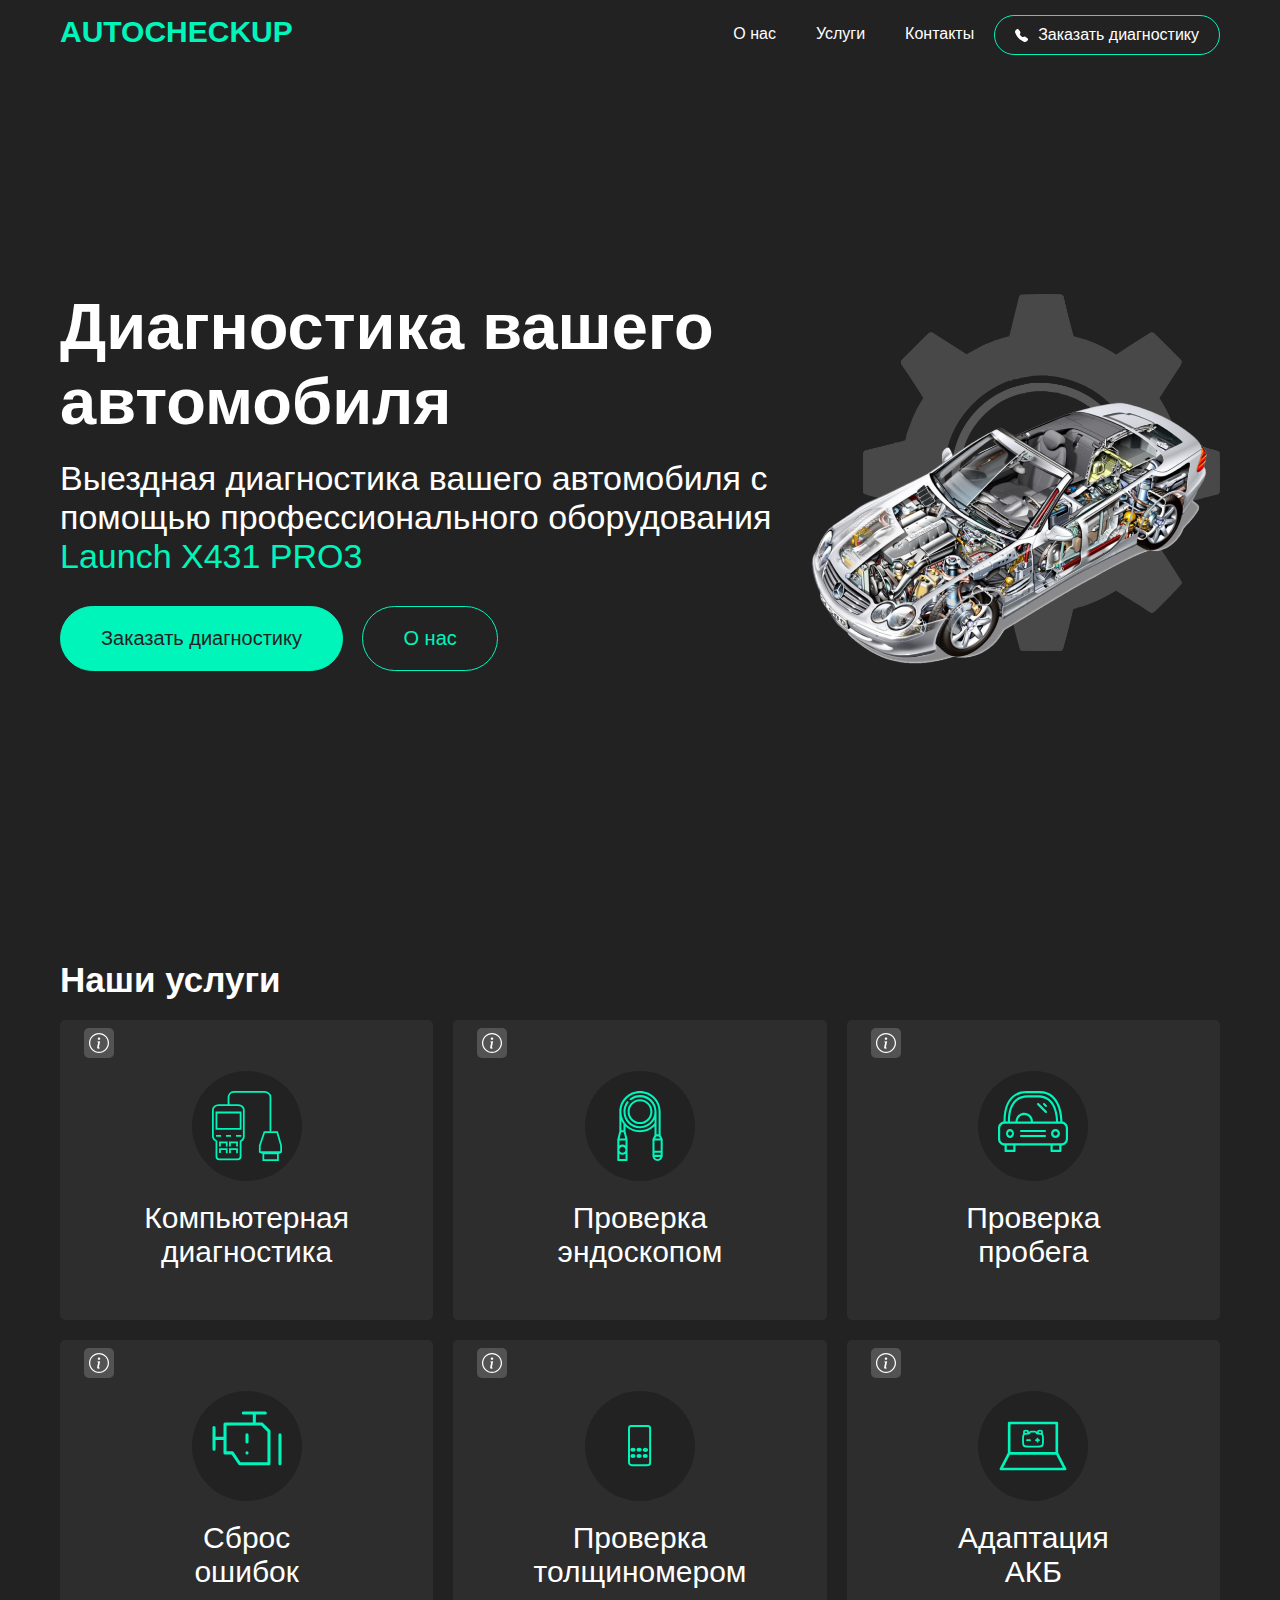
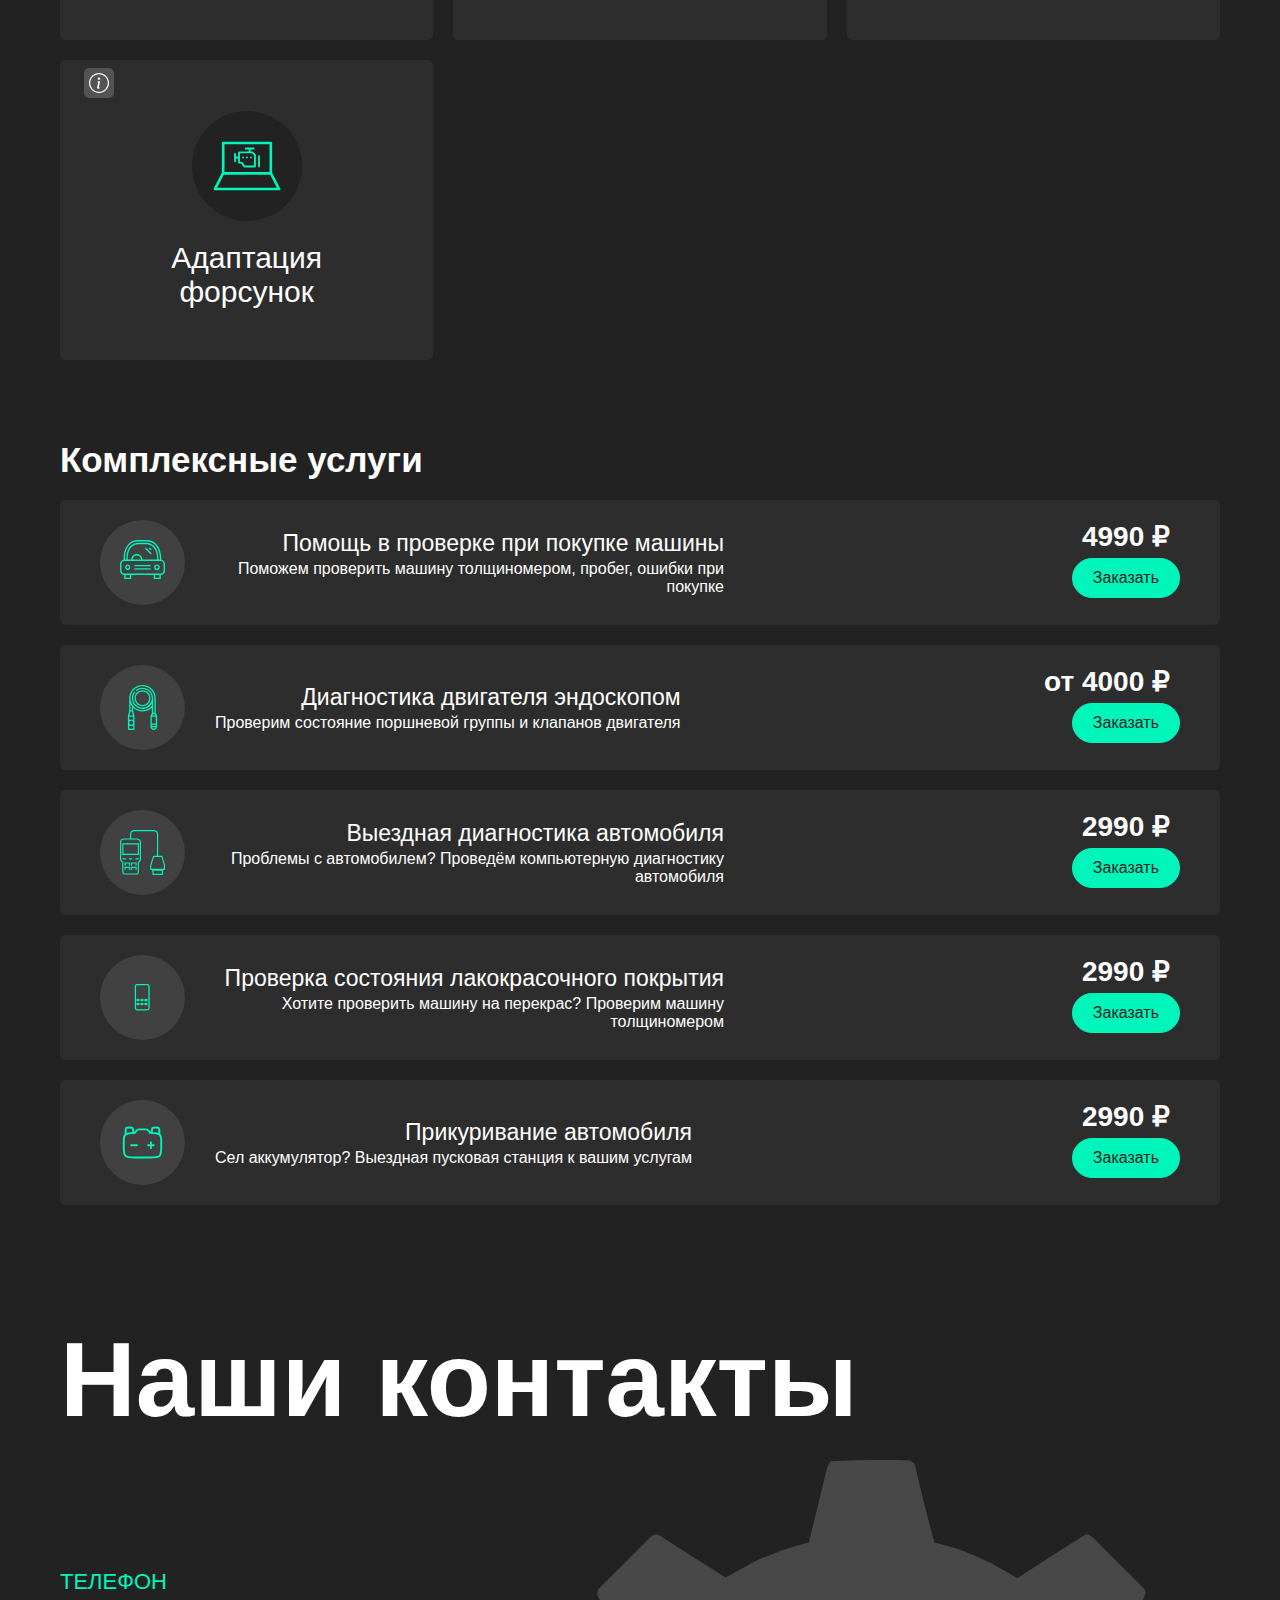
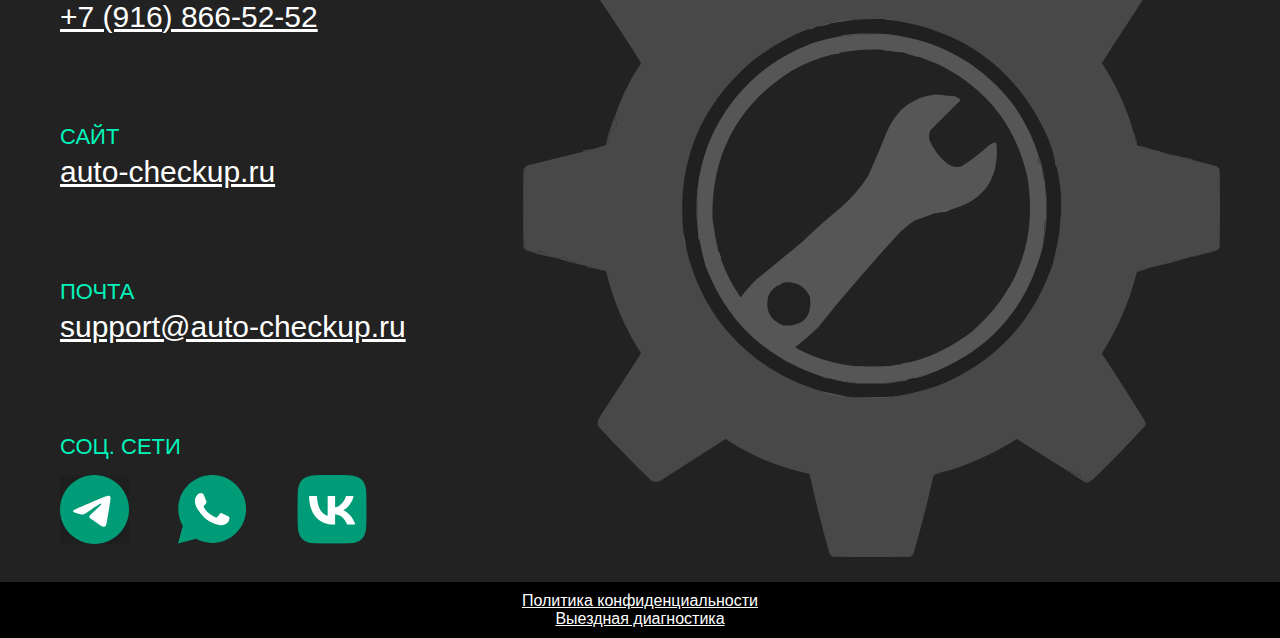
==== index.html @ 3cf501ab "Fixed scss code, some text issues" ====
<!DOCTYPE html>
<html lang="ru">
    <head>
        <title>AUTOCHECKUP - Качественная диагностика машин</title>
        <link rel="stylesheet" href="assets/scss/main.css?v=2.4"/>
        <meta name="viewport" content="width=device-width, initial-scale=1.0">
        <meta name="description" content="Сервис профессиональной диагностики автомобиля."/>
        <meta name="keywords" content="авточекап, автоэлектрики, авто, диагностика, автомобиль, аппарат, autocheckup, автодиагностика, диагностика автомобиля, цена, отзывы, москва и мо, купить, цена, заказать, стоимость, дешево, недорого"/>
        <link rel="apple-touch-icon" sizes="180x180" href="/apple-touch-icon.png">
        <link rel="icon" type="image/png" sizes="32x32" href="/favicon-32x32.png">
        <link rel="icon" type="image/png" sizes="16x16" href="/favicon-16x16.png">
        <link rel="manifest" href="/site.webmanifest">
        <meta name="yandex-verification" content="bced56fa92aff43c" />
        <!-- Schema.org Meta Tags -->
        <script type="application/ld+json">
            {
                "@context": "http://schema.org",
                "@type": "Organization",
                "name": "AUTOCHECKUP",
                "url": "https://auto-checkup.ru",
                "logo": "https://auto-checkup.ru/assets/images/logo.png",
                "description": "Сервис профессиональной диагностики автомобиля.",
                "contactPoint": [
                    {
                    "@type": "ContactPoint",
                    "telephone": "+79168665252",
                    "contactType": "Customer service"
                    }
                ],
                "sameAs": [
                    "https://t.me/AUTOCHECKUPmsk",
                    "https://vk.com/autochekuppro",
                    "https://api.whatsapp.com/send/?phone=%2B79168665252"
                ]
            }
        </script>
        <!-- Open Graph Meta Tags -->
        <meta property="og:title" content="AUTOCHECKUP - Качественная диагностика машин"/>
        <meta property="og:description" content="Сервис профессиональной диагностики автомобиля."/>
        <meta property="og:url" content="https://auto-checkup.ru"/>
        <meta property="og:type" content="website"/>
        <meta property="og:image" content="https://auto-checkup.ru/assets/images/logo.png"/>
        <meta name="mailru-domain" content="RigxvG8P0RyRHJGR" />
    </head>
    <body>
        <h1 class="hidden">AUTOCHECKUP - Качественная диагностика машин</h1>
        <p class="hidden">Сервис профессиональной диагностики автомобиля.</p>
        <container name="hero-section" class="hero-section" id="home">
            <header class="menu">
                <logo class="logo">AUTOCHECKUP</logo>
                <toggle class="menu-toggle">
                    <svg xmlns="http://www.w3.org/2000/svg" viewBox="0 0 24 24" width="24" height="24"><path class="heroicon-ui" d="M4 5h16a1 1 0 0 1 0 2H4a1 1 0 1 1 0-2zm0 6h16a1 1 0 0 1 0 2H4a1 1 0 0 1 0-2zm0 6h16a1 1 0 0 1 0 2H4a1 1 0 0 1 0-2z"/></svg>                        
                </toggle>
                <div class="menu">
                    <a class="menu-item" href="#about">О нас</a>
                    <a class="menu-item" href="#service">Услуги</a>
                    <a class="menu-item" href="#contacts">Контакты</a>
                    <a class="btn btn-inline btn-small" href="tel:+79168665252">
                        <svg xmlns="http://www.w3.org/2000/svg" width="17" height="17" viewBox="0 0 17 17" fill="none">
                            <g clip-path="url(#clip0_3_459)">
                                <path fill-rule="evenodd" clip-rule="evenodd" d="M2.00282 0.543002C2.18873 0.357371 2.41197 0.21337 2.65775 0.120541C2.90352 0.0277125 3.16621 -0.0118241 3.42842 0.00455133C3.69063 0.0209268 3.94637 0.0928405 4.17868 0.215527C4.41099 0.338213 4.61458 0.50887 4.77595 0.71619L6.68314 3.16631C7.0327 3.61575 7.15595 4.20119 7.01782 4.75369L6.43664 7.08056C6.4068 7.20109 6.40853 7.32728 6.44165 7.44695C6.47478 7.56662 6.53819 7.67573 6.62576 7.76375L9.23632 10.3743C9.32446 10.4621 9.43375 10.5256 9.55362 10.5587C9.67349 10.5918 9.79989 10.5935 9.92057 10.5634L12.2464 9.98225C12.5191 9.91448 12.8036 9.90938 13.0785 9.96735C13.3534 10.0253 13.6117 10.1448 13.8338 10.3169L16.2839 12.2231C17.1647 12.9084 17.2455 14.2099 16.4571 14.9973L15.3584 16.0959C14.5722 16.8821 13.3971 17.2274 12.3016 16.8418C9.49735 15.8564 6.95146 14.2511 4.85351 12.1455C2.74803 10.0479 1.14279 7.50235 0.157262 4.69844C-0.227363 3.60406 0.11795 2.42788 0.9042 1.64163L2.00282 0.543002Z" fill="white"/>
                            </g>
                            <defs>
                                <clipPath id="clip0_3_459">
                                    <rect width="17" height="17" fill="white"/>
                                </clipPath>
                            </defs>
                        </svg>
                        Заказать диагностику</a>
                </div>
            </header>
            <section>
                <div class="hero-text-box">
                    <div class="hero-text primary">Диагностика вашего автомобиля</div>
                    <div class="hero-text secondary">Выездная диагностика вашего автомобиля с помощью профессионального оборудования <a class="primary" href="#">Launch X431 PRO3</a></div>
                    <div class="btn-container">
                        <a class="btn btn-primary btn-large" href="https://api.whatsapp.com/send/?phone=%2B79168665252&text=Хотел бы заказать диагностику">Заказать диагностику</a>
                        <a class="btn btn-inline btn-large" href="#about">О нас</a>
                    </div>
                </div>
                <div class="hero-text-image">
                    <img src="assets/images/image-bg.png" alt="Диагностика автомобиля"/>
                </div>
            </section>
        </container>
        <container name="about-section" class="about-section s-section" id="about">
            <section>
                <div class="section-title">Наши услуги</div>
                <div class="section-services">
                    <div class="section-services-item">
                        <div class="section-services-item-top">
                            <div class="section-services-item-top-logo">
                                <img src="assets/images/computer-check-icon.svg" alt="Computer check"/>
                            </div>
                            <div class="section-services-item-top-title">
                                Компьютерная диагностика
                            </div>
                            <div class="section-services-item-info">
                                <img src="assets/images/info-icon.svg" alt="Info about service">
                            </div>
                        </div>
                        <div class="section-services-item-bottom">
                            Проводим компьютерную диагностику профессиональным оборудованием.
                        </div>
                    </div>

                    <div class="section-services-item">
                        <div class="section-services-item-top">
                            <div class="section-services-item-top-logo">
                                <svg width="70" height="70" viewBox="0 0 70 70" fill="none" xmlns="http://www.w3.org/2000/svg">
                                    <path d="M35 33.0859C41.8605 33.0859 47.4414 27.505 47.4414 20.6445C47.4414 13.784 41.8605 8.20312 35 8.20312C28.1395 8.20312 22.5586 13.784 22.5586 20.6445C22.5586 27.505 28.1395 33.0859 35 33.0859ZM35 10.2539C40.7294 10.2539 45.3906 14.9152 45.3906 20.6445C45.3906 26.3739 40.7294 31.0352 35 31.0352C29.2706 31.0352 24.6094 26.3739 24.6094 20.6445C24.6094 14.9152 29.2706 10.2539 35 10.2539Z" fill="#00F5BB"/>
                                    <path d="M57.6889 48.3536C57.6878 48.344 57.6857 48.3349 57.6846 48.3258C57.6804 48.2975 57.6761 48.2692 57.6697 48.2414C57.6675 48.2313 57.6643 48.2211 57.6617 48.211C57.6547 48.1843 57.6472 48.1581 57.6387 48.1325C57.635 48.1218 57.6312 48.1116 57.6275 48.1015C57.6173 48.0759 57.6067 48.0508 57.5949 48.0262C57.5917 48.0203 57.5901 48.0139 57.5869 48.008L55.6445 44.1233V20.6445C55.6445 9.26109 46.3834 0 35 0C23.6166 0 14.3555 9.26109 14.3555 20.6445V40.1376L12.3351 48.2179C12.3341 48.2227 12.3341 48.2275 12.3325 48.2323C12.326 48.2612 12.3207 48.29 12.3164 48.3194C12.3148 48.3295 12.3132 48.3392 12.3122 48.3493C12.3074 48.3883 12.3047 48.4273 12.3047 48.4668V68.9746C12.3047 69.5412 12.764 70 13.3301 70H21.5332C22.0993 70 22.5586 69.5412 22.5586 68.9746V48.4668C22.5586 48.4273 22.5559 48.3883 22.5511 48.3493C22.55 48.3397 22.5484 48.3295 22.5468 48.3194C22.5426 48.29 22.5372 48.2607 22.5308 48.2323C22.5292 48.2275 22.5292 48.2227 22.5282 48.2179L20.5078 40.1376V35.3322C24.2377 39.0129 29.3577 41.2891 35 41.2891C40.5003 41.2891 45.6496 39.1539 49.4922 35.3525V44.1233L47.5498 48.008C47.5466 48.0139 47.545 48.0203 47.5418 48.0262C47.5301 48.0508 47.5194 48.0759 47.5092 48.1015C47.5055 48.1116 47.5018 48.1218 47.498 48.1325C47.4895 48.1581 47.482 48.1843 47.4751 48.211C47.4724 48.2211 47.4692 48.2313 47.467 48.2414C47.4606 48.2692 47.4558 48.2975 47.4521 48.3258C47.451 48.3349 47.4489 48.344 47.4478 48.3536C47.4441 48.3904 47.4414 48.4283 47.4414 48.4668V64.873C47.4414 67.7003 49.7411 70 52.5684 70C55.3957 70 57.6953 67.7003 57.6953 64.873V48.4668C57.6953 48.4283 57.6926 48.391 57.6889 48.3536ZM49.4922 63.8477V61.7969H55.6445V63.8477H49.4922ZM51.1515 45.3906H53.9852L55.0106 47.4414H50.1261L51.1515 45.3906ZM55.6445 49.4922V59.7461H49.4922V49.4922H55.6445ZM17.4316 53.5938C16.2781 53.5938 15.2132 53.9767 14.3555 54.6218V49.4922H20.5078V54.6218C19.6501 53.9767 18.5852 53.5938 17.4316 53.5938ZM20.5078 58.7207C20.5078 60.4169 19.1278 61.7969 17.4316 61.7969C15.7355 61.7969 14.3555 60.4169 14.3555 58.7207C14.3555 57.0245 15.7355 55.6445 17.4316 55.6445C19.1278 55.6445 20.5078 57.0245 20.5078 58.7207ZM14.6433 47.4414L16.1814 41.2891H18.6819L20.22 47.4414H14.6433ZM18.457 39.2383H16.4062V29.6108C16.983 30.8023 17.6714 31.9308 18.457 32.9818V39.2383ZM14.3555 67.9492V62.8196C15.2132 63.4647 16.2781 63.8477 17.4316 63.8477C18.5852 63.8477 19.6501 63.4647 20.5078 62.8196V67.9492H14.3555ZM35 39.2383C24.7472 39.2383 16.4062 30.8968 16.4062 20.6445C16.4062 10.3922 24.7472 2.05078 35 2.05078C45.2528 2.05078 53.5938 10.3922 53.5938 20.6445V43.3398H51.543V32.6939C51.544 32.6651 51.544 32.6363 51.543 32.6069V20.6445C51.543 11.5228 44.1217 4.10156 35 4.10156C31.3374 4.10156 27.8639 5.27969 24.9549 7.50938C24.5058 7.85385 24.4203 8.49739 24.7653 8.94707C25.1098 9.39674 25.7533 9.48166 26.2025 9.13719C28.7499 7.18468 31.7924 6.15234 35 6.15234C42.9911 6.15234 49.4922 12.6534 49.4922 20.6445C49.4922 28.6356 42.9911 35.1367 35 35.1367C27.0089 35.1367 20.5078 28.6356 20.5078 20.6445C20.5078 17.437 21.5401 14.3945 23.4927 11.847C23.8371 11.3973 23.7517 10.7538 23.3025 10.4093C22.8529 10.0648 22.2093 10.1498 21.8649 10.5994C19.6352 13.5085 18.457 16.982 18.457 20.6445C18.457 29.7662 25.8783 37.1875 35 37.1875C41.2341 37.1875 46.6729 33.7209 49.4922 28.6148V32.295C45.9396 36.7122 40.6781 39.2383 35 39.2383ZM52.5684 67.9492C51.2316 67.9492 50.0919 67.0921 49.6684 65.8984H55.4683C55.0448 67.0921 53.9051 67.9492 52.5684 67.9492Z" fill="#00F5BB"/>
                                </svg>
                            </div>
                            <div class="section-services-item-top-title">
                                Проверка эндоскопом
                            </div>
                            <div class="section-services-item-info">
                                <img src="assets/images/info-icon.svg" alt="Info about service">
                            </div>
                        </div>
                        <div class="section-services-item-bottom">
                            Проверим двигатель профессиональным эндоскопом
                        </div>
                    </div>

                    <div class="section-services-item">
                        <div class="section-services-item-top">
                            <div class="section-services-item-top-logo">
                                <svg width="70" height="61" viewBox="0 0 70 61" fill="none" xmlns="http://www.w3.org/2000/svg">
                                    <path d="M64.5116 30.5959C64.5148 30.5621 64.5312 30.5338 64.5312 30.5C64.5312 27.3781 63.887 0 41.5625 0H28.4375C13.8403 0 5.46875 11.1172 5.46875 30.5C5.46875 30.5338 5.48516 30.5621 5.48844 30.5959C2.38 31.1089 0 33.7973 0 37.0357V47.9286C0 51.533 2.94328 54.4643 6.5625 54.4643V59.9107C6.5625 60.5131 7.05141 61 7.65625 61H16.4062C17.0111 61 17.5 60.5131 17.5 59.9107V54.4643H52.5V59.9107C52.5 60.5131 52.9889 61 53.5938 61H62.3438C62.9486 61 63.4375 60.5131 63.4375 59.9107V54.4643C67.0567 54.4643 70 51.533 70 47.9286V37.0357C70 33.7973 67.62 31.1089 64.5116 30.5959ZM28.4375 2.17857H41.5625C61.7608 2.17857 62.3438 27.6014 62.3438 30.5H60.1562C60.1562 27.8247 59.6039 4.35714 40.4688 4.35714H29.5312C16.8361 4.35714 9.84375 13.6411 9.84375 30.5H7.65625C7.65625 5.85818 20.6762 2.17857 28.4375 2.17857ZM26.25 21.7857C21.4178 21.7857 17.5 25.6875 17.5 30.5H12.0312C12.0312 10.6924 21.548 6.53571 29.5312 6.53571H40.4688C47.4031 6.53571 52.4005 9.97786 55.323 16.7685C57.7773 22.4741 57.9688 28.7212 57.9688 30.5H35C35 25.6875 31.0822 21.7857 26.25 21.7857ZM32.8125 30.5H19.6875C19.6875 26.8912 22.6264 23.9643 26.25 23.9643C29.8736 23.9643 32.8125 26.8912 32.8125 30.5ZM15.3125 58.8214H8.75V54.4643H15.3125V58.8214ZM61.25 58.8214H54.6875V54.4643H61.25V58.8214ZM67.8125 47.9286C67.8125 50.3315 65.8503 52.2857 63.4375 52.2857H6.5625C4.14969 52.2857 2.1875 50.3315 2.1875 47.9286V37.0357C2.1875 34.6328 4.14969 32.6786 6.5625 32.6786H63.4375C65.8503 32.6786 67.8125 34.6328 67.8125 37.0357V47.9286Z" fill="#00F5BB"/>
                                    <path d="M12 38C9.794 38 8 40.0182 8 42.5C8 44.9818 9.794 47 12 47C14.206 47 16 44.9818 16 42.5C16 40.0182 14.206 38 12 38ZM12 44.75C10.897 44.75 10 43.7409 10 42.5C10 41.2591 10.897 40.25 12 40.25C13.103 40.25 14 41.2591 14 42.5C14 43.7409 13.103 44.75 12 44.75Z" fill="#00F5BB"/>
                                    <path d="M57.5 38C55.0182 38 53 40.0182 53 42.5C53 44.9818 55.0182 47 57.5 47C59.9818 47 62 44.9818 62 42.5C62 40.0182 59.9818 38 57.5 38ZM57.5 44.75C56.2591 44.75 55.25 43.7409 55.25 42.5C55.25 41.2591 56.2591 40.25 57.5 40.25C58.7409 40.25 59.75 41.2591 59.75 42.5C59.75 43.7409 58.7409 44.75 57.5 44.75Z" fill="#00F5BB"/>
                                    <path d="M46.9167 39H23.0833C22.4843 39 22 39.447 22 40C22 40.553 22.4843 41 23.0833 41H46.9167C47.5158 41 48 40.553 48 40C48 39.447 47.5158 39 46.9167 39Z" fill="#00F5BB"/>
                                    <path d="M46.9167 44H23.0833C22.4843 44 22 44.447 22 45C22 45.553 22.4843 46 23.0833 46H46.9167C47.5158 46 48 45.553 48 45C48 44.447 47.5158 44 46.9167 44Z" fill="#00F5BB"/>
                                    <path d="M46.707 12.2932C46.3161 11.9023 45.6842 11.9023 45.2932 12.2932C44.9023 12.6842 44.9023 13.3162 45.2932 13.7071L47.293 15.707C47.4879 15.902 47.7439 16 47.9999 16C48.2558 16 48.5118 15.902 48.7068 15.707C49.0977 15.316 49.0977 14.6841 48.7068 14.2931L46.707 12.2932Z" fill="#00F5BB"/>
                                    <path d="M40.8968 12.3258C40.4624 11.8914 39.7602 11.8914 39.3258 12.3258C38.8914 12.7603 38.8914 13.4625 39.3258 13.8969L47.1032 21.6745C47.3198 21.8911 47.6042 22 47.8887 22C48.1731 22 48.4575 21.8911 48.6742 21.6745C49.1086 21.24 49.1086 20.5378 48.6742 20.1034L40.8968 12.3258Z" fill="#00F5BB"/>
                                </svg>
                            </div>
                            <div class="section-services-item-top-title">
                                Проверка пробега
                            </div>
                            <div class="section-services-item-info">
                                <svg width="100" height="100" viewBox="0 0 100 100" fill="none" xmlns="http://www.w3.org/2000/svg">
                                    <g clip-path="url(#clip0_24_1378)">
                                        <path d="M50 93.75C38.3968 93.75 27.2688 89.1406 19.0641 80.9359C10.8594 72.7312 6.25 61.6032 6.25 50C6.25 38.3968 10.8594 27.2688 19.0641 19.0641C27.2688 10.8594 38.3968 6.25 50 6.25C61.6032 6.25 72.7312 10.8594 80.9359 19.0641C89.1406 27.2688 93.75 38.3968 93.75 50C93.75 61.6032 89.1406 72.7312 80.9359 80.9359C72.7312 89.1406 61.6032 93.75 50 93.75ZM50 100C63.2608 100 75.9785 94.7322 85.3553 85.3553C94.7322 75.9785 100 63.2608 100 50C100 36.7392 94.7322 24.0215 85.3553 14.6447C75.9785 5.26784 63.2608 0 50 0C36.7392 0 24.0215 5.26784 14.6447 14.6447C5.26784 24.0215 0 36.7392 0 50C0 63.2608 5.26784 75.9785 14.6447 85.3553C24.0215 94.7322 36.7392 100 50 100Z" fill="white"/>
                                        <path d="M55.8125 41.175L41.5 42.9688L40.9875 45.3438L43.8 45.8625C45.6375 46.3 46 46.9625 45.6 48.7938L40.9875 70.4687C39.775 76.075 41.6438 78.7125 46.0375 78.7125C49.4438 78.7125 53.4 77.1375 55.1938 74.975L55.7438 72.375C54.4938 73.475 52.6688 73.9125 51.4563 73.9125C49.7375 73.9125 49.1125 72.7063 49.5563 70.5813L55.8125 41.175ZM56.25 28.125C56.25 29.7826 55.5915 31.3723 54.4194 32.5444C53.2473 33.7165 51.6576 34.375 50 34.375C48.3424 34.375 46.7527 33.7165 45.5806 32.5444C44.4085 31.3723 43.75 29.7826 43.75 28.125C43.75 26.4674 44.4085 24.8777 45.5806 23.7056C46.7527 22.5335 48.3424 21.875 50 21.875C51.6576 21.875 53.2473 22.5335 54.4194 23.7056C55.5915 24.8777 56.25 26.4674 56.25 28.125Z" fill="white"/>
                                    </g>
                                    <defs>
                                        <clipPath id="clip0_24_1378">
                                        <rect width="100" height="100" fill="white"/>
                                        </clipPath>
                                    </defs>
                                </svg>
                            </div>
                        </div>
                        <div class="section-services-item-bottom">
                            Проверяем пробег через блок двигателя и другие блоки
                        </div>
                    </div>

                    <div class="section-services-item">
                        <div class="section-services-item-top">
                            <div class="section-services-item-top-logo">
                                <svg width="69" height="54" viewBox="0 0 69 54" fill="none" xmlns="http://www.w3.org/2000/svg">
                                    <path d="M34.5 41.2857H34.5361M34.5 23.4286V30.5714M41.7222 12.7143V2M30.8889 2H52.5556M12.8333 27H2M2 16.2857V37.7143M67 23.4286V52M12.8333 12.7143V41.2857H20.0556L27.2778 52H56.1667V19.8571L48.9444 12.7143H12.8333Z" stroke="#00F5BB" stroke-width="3" stroke-linecap="round" stroke-linejoin="round"/>
                                </svg>
                            </div>
                            <div class="section-services-item-top-title">
                                Сброс ошибок
                            </div>
                            <div class="section-services-item-info">
                                <img src="assets/images/info-icon.svg" alt="Info about service">
                            </div>
                        </div>
                        <div class="section-services-item-bottom">
                            Проверяем ошибки по двигателю с помощью диагностического оборудования
                        </div>
                    </div>

                    <div class="section-services-item">
                        <div class="section-services-item-top">
                            <div class="section-services-item-top-logo">
                                <svg width="70" height="70" viewBox="0 0 70 70" fill="none" xmlns="http://www.w3.org/2000/svg">
                                    <path d="M26.1928 15H34.5652H42.7383C44.4925 15 45.064 16.5948 45.1304 17.3921V51.8786C45.1304 53.6328 42.8712 54.2043 41.7416 54.2707H27.1895C25.1163 54.2707 24.1993 52.676 24 51.8786V17.3921C24 15.4784 25.4619 15 26.1928 15Z" stroke="#00F5BB" stroke-width="2"/>
                                    <mask id="path-2-inside-1_26_1381" fill="white">
                                    <ellipse cx="27.9574" cy="38.8484" rx="2.59147" ry="1.99344"/>
                                    </mask>
                                    <path d="M28.5489 38.8484C28.5489 38.6499 28.6585 38.605 28.5704 38.6727C28.4802 38.7422 28.2701 38.8419 27.9574 38.8419V42.8419C29.0759 42.8419 30.1616 42.4953 31.0093 41.8432C31.8591 41.1895 32.5489 40.1479 32.5489 38.8484H28.5489ZM27.9574 38.8419C27.6447 38.8419 27.4346 38.7422 27.3444 38.6727C27.2563 38.605 27.3659 38.6499 27.3659 38.8484H23.3659C23.3659 40.1479 24.0557 41.1895 24.9055 41.8432C25.7532 42.4953 26.8389 42.8419 27.9574 42.8419V38.8419ZM27.3659 38.8484C27.3659 39.047 27.2563 39.0919 27.3444 39.0241C27.4346 38.9547 27.6447 38.855 27.9574 38.855V34.855C26.8389 34.855 25.7532 35.2015 24.9055 35.8536C24.0557 36.5073 23.3659 37.5489 23.3659 38.8484H27.3659ZM27.9574 38.855C28.2701 38.855 28.4802 38.9547 28.5704 39.0241C28.6585 39.0919 28.5489 39.047 28.5489 38.8484H32.5489C32.5489 37.5489 31.8591 36.5073 31.0093 35.8536C30.1616 35.2015 29.0759 34.855 27.9574 34.855V38.855Z" fill="#00F5BB" mask="url(#path-2-inside-1_26_1381)"/>
                                    <mask id="path-4-inside-2_26_1381" fill="white">
                                    <ellipse cx="34.1041" cy="38.8484" rx="2.59147" ry="1.99344"/>
                                    </mask>
                                    <path d="M34.6956 38.8484C34.6956 38.6499 34.8052 38.605 34.7172 38.6727C34.6269 38.7422 34.4168 38.8419 34.1041 38.8419V42.8419C35.2227 42.8419 36.3083 42.4953 37.156 41.8432C38.0058 41.1895 38.6956 40.1479 38.6956 38.8484H34.6956ZM34.1041 38.8419C33.7914 38.8419 33.5814 38.7422 33.4911 38.6727C33.403 38.605 33.5127 38.6499 33.5127 38.8484H29.5127C29.5127 40.1479 30.2024 41.1895 31.0523 41.8432C31.8999 42.4953 32.9856 42.8419 34.1041 42.8419V38.8419ZM33.5127 38.8484C33.5127 39.047 33.403 39.0919 33.4911 39.0241C33.5814 38.9547 33.7914 38.855 34.1041 38.855V34.855C32.9856 34.855 31.8999 35.2015 31.0523 35.8536C30.2024 36.5073 29.5127 37.5489 29.5127 38.8484H33.5127ZM34.1041 38.855C34.4168 38.855 34.6269 38.9547 34.7172 39.0241C34.8052 39.0919 34.6956 39.047 34.6956 38.8484H38.6956C38.6956 37.5489 38.0058 36.5073 37.156 35.8536C36.3083 35.2015 35.2227 34.855 34.1041 34.855V38.855Z" fill="#00F5BB" mask="url(#path-4-inside-2_26_1381)"/>
                                    <path d="M42.1231 38.9039C42.1231 39.0844 42.0279 39.324 41.723 39.5527C41.4177 39.7816 40.9502 39.9528 40.3913 39.9528C39.8323 39.9528 39.3648 39.7816 39.0595 39.5527C38.7546 39.324 38.6594 39.0844 38.6594 38.9039C38.6594 38.7234 38.7546 38.4838 39.0595 38.2551C39.3648 38.0262 39.8323 37.855 40.3913 37.855C40.9502 37.855 41.4177 38.0262 41.723 38.2551C42.0279 38.4838 42.1231 38.7234 42.1231 38.9039Z" stroke="#00F5BB" stroke-width="2"/>
                                    <mask id="path-7-inside-3_26_1381" fill="white">
                                    <ellipse cx="27.9574" cy="44.9951" rx="2.59147" ry="1.99344"/>
                                    </mask>
                                    <path d="M28.5489 44.9951C28.5489 44.7966 28.6585 44.7517 28.5704 44.8195C28.4802 44.8889 28.2701 44.9886 27.9574 44.9886V48.9886C29.0759 48.9886 30.1616 48.642 31.0093 47.99C31.8591 47.3362 32.5489 46.2946 32.5489 44.9951H28.5489ZM27.9574 44.9886C27.6447 44.9886 27.4346 44.8889 27.3444 44.8195C27.2563 44.7517 27.3659 44.7966 27.3659 44.9951H23.3659C23.3659 46.2946 24.0557 47.3362 24.9055 47.99C25.7532 48.642 26.8389 48.9886 27.9574 48.9886V44.9886ZM27.3659 44.9951C27.3659 45.1937 27.2563 45.2386 27.3444 45.1708C27.4346 45.1014 27.6447 45.0017 27.9574 45.0017V41.0017C26.8389 41.0017 25.7532 41.3483 24.9055 42.0003C24.0557 42.654 23.3659 43.6956 23.3659 44.9951H27.3659ZM27.9574 45.0017C28.2701 45.0017 28.4802 45.1014 28.5704 45.1708C28.6585 45.2386 28.5489 45.1937 28.5489 44.9951H32.5489C32.5489 43.6956 31.8591 42.654 31.0093 42.0003C30.1616 41.3483 29.0759 41.0017 27.9574 41.0017V45.0017Z" fill="#00F5BB" mask="url(#path-7-inside-3_26_1381)"/>
                                    <mask id="path-9-inside-4_26_1381" fill="white">
                                    <ellipse cx="34.1041" cy="44.9951" rx="2.59147" ry="1.99344"/>
                                    </mask>
                                    <path d="M34.6956 44.9951C34.6956 44.7966 34.8052 44.7517 34.7172 44.8195C34.6269 44.8889 34.4168 44.9886 34.1041 44.9886V48.9886C35.2227 48.9886 36.3083 48.642 37.156 47.99C38.0058 47.3362 38.6956 46.2946 38.6956 44.9951H34.6956ZM34.1041 44.9886C33.7914 44.9886 33.5814 44.8889 33.4911 44.8195C33.403 44.7517 33.5127 44.7966 33.5127 44.9951H29.5127C29.5127 46.2946 30.2024 47.3362 31.0523 47.99C31.8999 48.642 32.9856 48.9886 34.1041 48.9886V44.9886ZM33.5127 44.9951C33.5127 45.1937 33.403 45.2386 33.4911 45.1708C33.5814 45.1014 33.7914 45.0017 34.1041 45.0017V41.0017C32.9856 41.0017 31.8999 41.3483 31.0523 42.0003C30.2024 42.654 29.5127 43.6956 29.5127 44.9951H33.5127ZM34.1041 45.0017C34.4168 45.0017 34.6269 45.1014 34.7172 45.1708C34.8052 45.2386 34.6956 45.1937 34.6956 44.9951H38.6956C38.6956 43.6956 38.0058 42.654 37.156 42.0003C36.3083 41.3483 35.2227 41.0017 34.1041 41.0017V45.0017Z" fill="#00F5BB" mask="url(#path-9-inside-4_26_1381)"/>
                                    <mask id="path-11-inside-5_26_1381" fill="white">
                                    <ellipse cx="40.2508" cy="44.9951" rx="2.59147" ry="1.99344"/>
                                    </mask>
                                    <path d="M40.8423 44.9951C40.8423 44.7966 40.952 44.7517 40.8639 44.8195C40.7736 44.8889 40.5635 44.9886 40.2508 44.9886V48.9886C41.3694 48.9886 42.455 48.642 43.3027 47.99C44.1526 47.3362 44.8423 46.2946 44.8423 44.9951H40.8423ZM40.2508 44.9886C39.9381 44.9886 39.7281 44.8889 39.6378 44.8195C39.5497 44.7517 39.6594 44.7966 39.6594 44.9951H35.6594C35.6594 46.2946 36.3491 47.3362 37.199 47.99C38.0467 48.642 39.1323 48.9886 40.2508 48.9886V44.9886ZM39.6594 44.9951C39.6594 45.1937 39.5497 45.2386 39.6378 45.1708C39.7281 45.1014 39.9381 45.0017 40.2508 45.0017V41.0017C39.1323 41.0017 38.0467 41.3483 37.199 42.0003C36.3491 42.654 35.6594 43.6956 35.6594 44.9951H39.6594ZM40.2508 45.0017C40.5635 45.0017 40.7736 45.1014 40.8639 45.1708C40.952 45.2386 40.8423 45.1937 40.8423 44.9951H44.8423C44.8423 43.6956 44.1526 42.654 43.3027 42.0003C42.455 41.3483 41.3694 41.0017 40.2508 41.0017V45.0017Z" fill="#00F5BB" mask="url(#path-11-inside-5_26_1381)"/>
                                </svg>
                            </div>
                            <div class="section-services-item-top-title">
                                Проверка толщиномером
                            </div>
                            <div class="section-services-item-info">
                                <img src="assets/images/info-icon.svg" alt="Info about service">
                            </div>
                        </div>
                        <div class="section-services-item-bottom">
                            Проверяем машину толщиномером на наличие перекрасов, что может свидетельствовать о ДТП
                        </div>
                    </div>

                    <div class="section-services-item">
                        <div class="section-services-item-top">
                            <div class="section-services-item-top-logo">
                                <svg width="76" height="76" viewBox="0 0 76 76" fill="none" xmlns="http://www.w3.org/2000/svg">
                                    <path d="M63.879 12.9811H12.122V45.8317H63.879V12.9811Z" stroke="#00F5BB" stroke-width="2.87" stroke-miterlimit="10" stroke-linejoin="round"/>
                                    <path d="M12.122 45.8306H63.879L72.8555 63.02H3.14551L12.122 45.8306Z" stroke="#00F5BB" stroke-width="2.87" stroke-miterlimit="10" stroke-linejoin="round"/>
                                    <path d="M48.8334 32.1666V29.973C48.8334 27.9735 48.8334 26.9738 48.4085 26.2267C48.1193 25.7183 47.6983 25.2973 47.1899 25.0082C46.4429 24.5833 45.4432 24.5833 43.4437 24.5833H43.1409C43.0076 24.5833 42.9411 24.5833 42.8796 24.5763C42.559 24.5395 42.2716 24.3618 42.0953 24.0916C42.0615 24.0398 42.0318 23.9802 41.9723 23.8611C41.8531 23.6229 41.7935 23.5037 41.726 23.4001C41.3736 22.8595 40.7986 22.5041 40.1575 22.4307C40.0346 22.4166 39.9015 22.4166 39.6351 22.4166H36.3649C36.0986 22.4166 35.9654 22.4166 35.8426 22.4307C35.2014 22.5041 34.6264 22.8595 34.274 23.4001C34.2065 23.5037 34.1469 23.6228 34.0278 23.8611C33.9682 23.9802 33.9385 24.0398 33.9047 24.0916C33.7285 24.3618 33.441 24.5395 33.1204 24.5763C33.059 24.5833 32.9924 24.5833 32.8592 24.5833H32.5564C30.5569 24.5833 29.5572 24.5833 28.8101 25.0082C28.3017 25.2973 27.8807 25.7183 27.5916 26.2267C27.1667 26.9738 27.1667 27.9735 27.1667 29.973V32.1666C27.1667 35.2307 27.1667 36.7628 28.1186 37.7147C29.0705 38.6666 30.6026 38.6666 33.6667 38.6666H42.3334C45.3975 38.6666 46.9295 38.6666 47.8814 37.7147C48.8334 36.7628 48.8334 35.2307 48.8334 32.1666Z" stroke="#00F5BB" stroke-width="2"/>
                                    <path d="M32.5833 24.5834V23.5C32.5833 22.4787 32.5833 21.968 32.266 21.6507C31.9487 21.3334 31.438 21.3334 30.4167 21.3334C29.3953 21.3334 28.8846 21.3334 28.5673 21.6507C28.25 21.968 28.25 22.4787 28.25 23.5V25.125" stroke="#00F5BB" stroke-width="2"/>
                                    <path d="M47.75 25.6667V23.5C47.75 22.4787 47.75 21.968 47.4327 21.6507C47.1154 21.3334 46.6047 21.3334 45.5834 21.3334C44.562 21.3334 44.0513 21.3334 43.734 21.6507C43.4167 21.968 43.4167 22.4787 43.4167 23.5V24.5834" stroke="#00F5BB" stroke-width="2"/>
                                    <path d="M34.75 31.625H31.5" stroke="#00F5BB" stroke-width="2" stroke-linecap="round"/>
                                    <path d="M44.5 31.625H42.875M42.875 31.625H41.25M42.875 31.625V30M42.875 31.625V33.25" stroke="#00F5BB" stroke-width="2" stroke-linecap="round"/>
                                </svg>
                            </div>
                            <div class="section-services-item-top-title">
                                Адаптация АКБ
                            </div>
                            <div class="section-services-item-info">
                                <img src="assets/images/info-icon.svg" alt="Info about service">
                            </div>
                        </div>
                        <div class="section-services-item-bottom">
                            С помощью специального оборудования производим адаптацию АКБ
                        </div>
                    </div>

                    <div class="section-services-item">
                        <div class="section-services-item-top">
                            <div class="section-services-item-top-logo">
                                <svg width="76" height="76" viewBox="0 0 76 76" fill="none" xmlns="http://www.w3.org/2000/svg">
                                    <path d="M63.8791 12.9811H12.1221V45.8317H63.8791V12.9811Z" stroke="#00F5BB" stroke-width="2.87" stroke-miterlimit="10" stroke-linejoin="round"/>
                                    <path d="M12.122 45.8306H63.879L72.8555 63.02H3.14551L12.122 45.8306Z" stroke="#00F5BB" stroke-width="2.87" stroke-miterlimit="10" stroke-linejoin="round"/>
                                    <path d="M40.8889 23.1786V19M36.5556 19H45.2222M29.3333 28.75H25M25 24.5714V32.9286M51 27.3571V38.5M33.6667 28.75H33.6811M38 28.75H38.0144M42.3333 28.75H42.3478M29.3333 23.1786V34.3214H32.2222L35.1111 38.5H46.6667V25.9643L43.7778 23.1786H29.3333Z" stroke="#00F5BB" stroke-width="2" stroke-linecap="round" stroke-linejoin="round"/>
                                </svg>
                            </div>
                            <div class="section-services-item-top-title">
                                Адаптация форсунок
                            </div>
                            <div class="section-services-item-info">
                                <img src="assets/images/info-icon.svg" alt="Info about service">
                            </div>
                        </div>
                        <div class="section-services-item-bottom">
                            С помощью специального оборудования производим адаптацию форсунок
                        </div>
                    </div>
                </div>
            </section>
        </container>
        <container name="services-section" class="services-section s-section" id="service">
            <section>
                <div class="section-title">Комплексные услуги</div>
                <div class="section-advanced-services">
                    <div class="section-advanced-services-item">
                        <div class="section-advanced-services-item-logo">
                            <svg width="70" height="61" viewBox="0 0 70 61" fill="none" xmlns="http://www.w3.org/2000/svg">
                                <path d="M64.5116 30.5959C64.5148 30.5621 64.5312 30.5338 64.5312 30.5C64.5312 27.3781 63.887 0 41.5625 0H28.4375C13.8403 0 5.46875 11.1172 5.46875 30.5C5.46875 30.5338 5.48516 30.5621 5.48844 30.5959C2.38 31.1089 0 33.7973 0 37.0357V47.9286C0 51.533 2.94328 54.4643 6.5625 54.4643V59.9107C6.5625 60.5131 7.05141 61 7.65625 61H16.4062C17.0111 61 17.5 60.5131 17.5 59.9107V54.4643H52.5V59.9107C52.5 60.5131 52.9889 61 53.5938 61H62.3438C62.9486 61 63.4375 60.5131 63.4375 59.9107V54.4643C67.0567 54.4643 70 51.533 70 47.9286V37.0357C70 33.7973 67.62 31.1089 64.5116 30.5959ZM28.4375 2.17857H41.5625C61.7608 2.17857 62.3438 27.6014 62.3438 30.5H60.1562C60.1562 27.8247 59.6039 4.35714 40.4688 4.35714H29.5312C16.8361 4.35714 9.84375 13.6411 9.84375 30.5H7.65625C7.65625 5.85818 20.6762 2.17857 28.4375 2.17857ZM26.25 21.7857C21.4178 21.7857 17.5 25.6875 17.5 30.5H12.0312C12.0312 10.6924 21.548 6.53571 29.5312 6.53571H40.4688C47.4031 6.53571 52.4005 9.97786 55.323 16.7685C57.7773 22.4741 57.9688 28.7212 57.9688 30.5H35C35 25.6875 31.0822 21.7857 26.25 21.7857ZM32.8125 30.5H19.6875C19.6875 26.8912 22.6264 23.9643 26.25 23.9643C29.8736 23.9643 32.8125 26.8912 32.8125 30.5ZM15.3125 58.8214H8.75V54.4643H15.3125V58.8214ZM61.25 58.8214H54.6875V54.4643H61.25V58.8214ZM67.8125 47.9286C67.8125 50.3315 65.8503 52.2857 63.4375 52.2857H6.5625C4.14969 52.2857 2.1875 50.3315 2.1875 47.9286V37.0357C2.1875 34.6328 4.14969 32.6786 6.5625 32.6786H63.4375C65.8503 32.6786 67.8125 34.6328 67.8125 37.0357V47.9286Z" fill="#00F5BB"/>
                                <path d="M12 38C9.794 38 8 40.0182 8 42.5C8 44.9818 9.794 47 12 47C14.206 47 16 44.9818 16 42.5C16 40.0182 14.206 38 12 38ZM12 44.75C10.897 44.75 10 43.7409 10 42.5C10 41.2591 10.897 40.25 12 40.25C13.103 40.25 14 41.2591 14 42.5C14 43.7409 13.103 44.75 12 44.75Z" fill="#00F5BB"/>
                                <path d="M57.5 38C55.0182 38 53 40.0182 53 42.5C53 44.9818 55.0182 47 57.5 47C59.9818 47 62 44.9818 62 42.5C62 40.0182 59.9818 38 57.5 38ZM57.5 44.75C56.2591 44.75 55.25 43.7409 55.25 42.5C55.25 41.2591 56.2591 40.25 57.5 40.25C58.7409 40.25 59.75 41.2591 59.75 42.5C59.75 43.7409 58.7409 44.75 57.5 44.75Z" fill="#00F5BB"/>
                                <path d="M46.9167 39H23.0833C22.4843 39 22 39.447 22 40C22 40.553 22.4843 41 23.0833 41H46.9167C47.5158 41 48 40.553 48 40C48 39.447 47.5158 39 46.9167 39Z" fill="#00F5BB"/>
                                <path d="M46.9167 44H23.0833C22.4843 44 22 44.447 22 45C22 45.553 22.4843 46 23.0833 46H46.9167C47.5158 46 48 45.553 48 45C48 44.447 47.5158 44 46.9167 44Z" fill="#00F5BB"/>
                                <path d="M46.707 12.2932C46.3161 11.9023 45.6842 11.9023 45.2932 12.2932C44.9023 12.6842 44.9023 13.3162 45.2932 13.7071L47.293 15.707C47.4879 15.902 47.7439 16 47.9999 16C48.2558 16 48.5118 15.902 48.7068 15.707C49.0977 15.316 49.0977 14.6841 48.7068 14.2931L46.707 12.2932Z" fill="#00F5BB"/>
                                <path d="M40.8968 12.3258C40.4624 11.8914 39.7602 11.8914 39.3258 12.3258C38.8914 12.7603 38.8914 13.4625 39.3258 13.8969L47.1032 21.6745C47.3198 21.8911 47.6042 22 47.8887 22C48.1731 22 48.4575 21.8911 48.6742 21.6745C49.1086 21.24 49.1086 20.5378 48.6742 20.1034L40.8968 12.3258Z" fill="#00F5BB"/>
                            </svg>
                        </div>
                        <div class="section-advanced-services-item-title">
                            <div class="section-advanced-services-item-title-top">
                                Помощь в проверке при покупке машины
                            </div>
                            <div class="section-advanced-services-item-title-bottom">
                                Поможем проверить машину толщиномером, пробег, ошибки при покупке
                            </div>
                        </div>
                        <div class="section-advanced-services-item-controls">
                            <div class="section-advanced-services-item-controls-title">4990 ₽</div>
                            <a class="btn btn-primary" href="https://api.whatsapp.com/send/?phone=%2B79168665252&text=Помощь в проверке при покупке машины">Заказать</a>
                        </div>
                    </div>
                    <div class="section-advanced-services-item">
                        <div class="section-advanced-services-item-logo">
                            <svg width="70" height="70" viewBox="0 0 70 70" fill="none" xmlns="http://www.w3.org/2000/svg">
                                <path d="M35 33.0859C41.8605 33.0859 47.4414 27.505 47.4414 20.6445C47.4414 13.784 41.8605 8.20312 35 8.20312C28.1395 8.20312 22.5586 13.784 22.5586 20.6445C22.5586 27.505 28.1395 33.0859 35 33.0859ZM35 10.2539C40.7294 10.2539 45.3906 14.9152 45.3906 20.6445C45.3906 26.3739 40.7294 31.0352 35 31.0352C29.2706 31.0352 24.6094 26.3739 24.6094 20.6445C24.6094 14.9152 29.2706 10.2539 35 10.2539Z" fill="#00F5BB"/>
                                <path d="M57.6889 48.3536C57.6878 48.344 57.6857 48.3349 57.6846 48.3258C57.6804 48.2975 57.6761 48.2692 57.6697 48.2414C57.6675 48.2313 57.6643 48.2211 57.6617 48.211C57.6547 48.1843 57.6472 48.1581 57.6387 48.1325C57.635 48.1218 57.6312 48.1116 57.6275 48.1015C57.6173 48.0759 57.6067 48.0508 57.5949 48.0262C57.5917 48.0203 57.5901 48.0139 57.5869 48.008L55.6445 44.1233V20.6445C55.6445 9.26109 46.3834 0 35 0C23.6166 0 14.3555 9.26109 14.3555 20.6445V40.1376L12.3351 48.2179C12.3341 48.2227 12.3341 48.2275 12.3325 48.2323C12.326 48.2612 12.3207 48.29 12.3164 48.3194C12.3148 48.3295 12.3132 48.3392 12.3122 48.3493C12.3074 48.3883 12.3047 48.4273 12.3047 48.4668V68.9746C12.3047 69.5412 12.764 70 13.3301 70H21.5332C22.0993 70 22.5586 69.5412 22.5586 68.9746V48.4668C22.5586 48.4273 22.5559 48.3883 22.5511 48.3493C22.55 48.3397 22.5484 48.3295 22.5468 48.3194C22.5426 48.29 22.5372 48.2607 22.5308 48.2323C22.5292 48.2275 22.5292 48.2227 22.5282 48.2179L20.5078 40.1376V35.3322C24.2377 39.0129 29.3577 41.2891 35 41.2891C40.5003 41.2891 45.6496 39.1539 49.4922 35.3525V44.1233L47.5498 48.008C47.5466 48.0139 47.545 48.0203 47.5418 48.0262C47.5301 48.0508 47.5194 48.0759 47.5092 48.1015C47.5055 48.1116 47.5018 48.1218 47.498 48.1325C47.4895 48.1581 47.482 48.1843 47.4751 48.211C47.4724 48.2211 47.4692 48.2313 47.467 48.2414C47.4606 48.2692 47.4558 48.2975 47.4521 48.3258C47.451 48.3349 47.4489 48.344 47.4478 48.3536C47.4441 48.3904 47.4414 48.4283 47.4414 48.4668V64.873C47.4414 67.7003 49.7411 70 52.5684 70C55.3957 70 57.6953 67.7003 57.6953 64.873V48.4668C57.6953 48.4283 57.6926 48.391 57.6889 48.3536ZM49.4922 63.8477V61.7969H55.6445V63.8477H49.4922ZM51.1515 45.3906H53.9852L55.0106 47.4414H50.1261L51.1515 45.3906ZM55.6445 49.4922V59.7461H49.4922V49.4922H55.6445ZM17.4316 53.5938C16.2781 53.5938 15.2132 53.9767 14.3555 54.6218V49.4922H20.5078V54.6218C19.6501 53.9767 18.5852 53.5938 17.4316 53.5938ZM20.5078 58.7207C20.5078 60.4169 19.1278 61.7969 17.4316 61.7969C15.7355 61.7969 14.3555 60.4169 14.3555 58.7207C14.3555 57.0245 15.7355 55.6445 17.4316 55.6445C19.1278 55.6445 20.5078 57.0245 20.5078 58.7207ZM14.6433 47.4414L16.1814 41.2891H18.6819L20.22 47.4414H14.6433ZM18.457 39.2383H16.4062V29.6108C16.983 30.8023 17.6714 31.9308 18.457 32.9818V39.2383ZM14.3555 67.9492V62.8196C15.2132 63.4647 16.2781 63.8477 17.4316 63.8477C18.5852 63.8477 19.6501 63.4647 20.5078 62.8196V67.9492H14.3555ZM35 39.2383C24.7472 39.2383 16.4062 30.8968 16.4062 20.6445C16.4062 10.3922 24.7472 2.05078 35 2.05078C45.2528 2.05078 53.5938 10.3922 53.5938 20.6445V43.3398H51.543V32.6939C51.544 32.6651 51.544 32.6363 51.543 32.6069V20.6445C51.543 11.5228 44.1217 4.10156 35 4.10156C31.3374 4.10156 27.8639 5.27969 24.9549 7.50938C24.5058 7.85385 24.4203 8.49739 24.7653 8.94707C25.1098 9.39674 25.7533 9.48166 26.2025 9.13719C28.7499 7.18468 31.7924 6.15234 35 6.15234C42.9911 6.15234 49.4922 12.6534 49.4922 20.6445C49.4922 28.6356 42.9911 35.1367 35 35.1367C27.0089 35.1367 20.5078 28.6356 20.5078 20.6445C20.5078 17.437 21.5401 14.3945 23.4927 11.847C23.8371 11.3973 23.7517 10.7538 23.3025 10.4093C22.8529 10.0648 22.2093 10.1498 21.8649 10.5994C19.6352 13.5085 18.457 16.982 18.457 20.6445C18.457 29.7662 25.8783 37.1875 35 37.1875C41.2341 37.1875 46.6729 33.7209 49.4922 28.6148V32.295C45.9396 36.7122 40.6781 39.2383 35 39.2383ZM52.5684 67.9492C51.2316 67.9492 50.0919 67.0921 49.6684 65.8984H55.4683C55.0448 67.0921 53.9051 67.9492 52.5684 67.9492Z" fill="#00F5BB"/>
                            </svg>
                        </div>
                        <div class="section-advanced-services-item-title">
                            <div class="section-advanced-services-item-title-top">
                                Диагностика двигателя эндоскопом
                            </div>
                            <div class="section-advanced-services-item-title-bottom">
                                Проверим состояние поршневой группы и клапанов двигателя
                            </div>
                        </div>
                        <div class="section-advanced-services-item-controls">
                            <div class="section-advanced-services-item-controls-title">от 4000 ₽</div>
                            <a class="btn btn-primary" href="https://api.whatsapp.com/send/?phone=%2B79168665252&text=Диагностика двигателя эндоскопом">Заказать</a>
                        </div>
                    </div>
                    <div class="section-advanced-services-item">
                        <div class="section-advanced-services-item-logo">
                            <svg width="79" height="79" viewBox="0 0 79 79" fill="none" xmlns="http://www.w3.org/2000/svg">
                                <path d="M18.6458 15.8385H7.41667C5.27778 15.9722 1 17.2823 1 21.4531C1 25.624 1 43.5104 1 51.9323C1.26736 53.0017 2.44375 55.4615 5.01042 56.7448C5.01042 59.3115 5.01042 69.3108 5.01042 73.9896C5.01042 75.059 5.65208 77.1979 8.21875 77.1979C10.7854 77.1979 22.9236 77.1979 28.6719 77.1979C29.875 77.1979 32.2812 76.5562 32.2812 73.9896C32.2812 71.4229 32.2812 61.4236 32.2812 56.7448C33.4844 56.0764 35.8906 54.1781 35.8906 51.9323C35.8906 49.6865 35.8906 30.6771 35.8906 21.4531C35.8906 16.2396 29.875 15.8385 29.474 15.8385C29.1531 15.8385 22.1215 15.8385 18.6458 15.8385ZM18.6458 15.8385V6.61458C18.9132 4.74306 20.4906 1 24.6615 1C28.8323 1 49.6597 1 59.5521 1C61.691 1.26736 65.9687 2.84479 65.9687 7.01562C65.9687 11.1865 65.9687 34.9549 65.9687 46.3177M65.9687 46.3177H59.151L53.9375 61.5573V68.776L54.6895 69.0768M65.9687 46.3177H73.5885L78 61.5573V68.776L77.1979 69.1325M57.9479 70.3802V78H74.3906V70.3802M57.9479 70.3802H74.3906M57.9479 70.3802L56.9453 69.9792M74.3906 70.3802L75.293 69.9792M56.9453 69.9792H75.293M56.9453 69.9792L55.4414 69.3776M75.293 69.9792L76.3958 69.489M55.4414 69.3776L76.3958 69.489M55.4414 69.3776L54.6895 69.0768M76.3958 69.489L77.1979 69.1325M54.6895 69.0768L77.1979 69.1325M9.02083 69.9792V65.5677H16.6406V70.3802M16.6406 62.7604V57.9479H9.02083V62.7604M20.25 62.7604V57.9479H28.2708V62.7604M28.2708 70.3802V65.5677H20.25V70.3802M27.0677 50.7292H33.0833M21.4531 50.7292H15.8385M10.224 50.7292H4.60937M5.01042 24.2604V42.3073V42.7083H32.2812V24.2604H5.01042Z" stroke="#00F5BB" stroke-width="2"/>
                            </svg>
                        </div>
                        <div class="section-advanced-services-item-title">
                            <div class="section-advanced-services-item-title-top">
                                Выездная диагностика автомобиля
                            </div>
                            <div class="section-advanced-services-item-title-bottom">
                                Проблемы с автомобилем? Проведём компьютерную диагностику автомобиля
                            </div>
                        </div>
                        <div class="section-advanced-services-item-controls">
                            <div class="section-advanced-services-item-controls-title">2990 ₽</div>
                            <a class="btn btn-primary" href="https://api.whatsapp.com/send/?phone=%2B79168665252&text=Выездная диагностика автомобиля">Заказать</a>
                        </div>
                    </div>
                    <div class="section-advanced-services-item">
                        <div class="section-advanced-services-item-logo">
                            <svg width="70" height="70" viewBox="0 0 70 70" fill="none" xmlns="http://www.w3.org/2000/svg">
                                <path d="M26.1928 15H34.5652H42.7383C44.4925 15 45.064 16.5948 45.1304 17.3921V51.8786C45.1304 53.6328 42.8712 54.2043 41.7416 54.2707H27.1895C25.1163 54.2707 24.1993 52.676 24 51.8786V17.3921C24 15.4784 25.4619 15 26.1928 15Z" stroke="#00F5BB" stroke-width="2"/>
                                <mask id="path-2-inside-1_26_1381" fill="white">
                                <ellipse cx="27.9574" cy="38.8484" rx="2.59147" ry="1.99344"/>
                                </mask>
                                <path d="M28.5489 38.8484C28.5489 38.6499 28.6585 38.605 28.5704 38.6727C28.4802 38.7422 28.2701 38.8419 27.9574 38.8419V42.8419C29.0759 42.8419 30.1616 42.4953 31.0093 41.8432C31.8591 41.1895 32.5489 40.1479 32.5489 38.8484H28.5489ZM27.9574 38.8419C27.6447 38.8419 27.4346 38.7422 27.3444 38.6727C27.2563 38.605 27.3659 38.6499 27.3659 38.8484H23.3659C23.3659 40.1479 24.0557 41.1895 24.9055 41.8432C25.7532 42.4953 26.8389 42.8419 27.9574 42.8419V38.8419ZM27.3659 38.8484C27.3659 39.047 27.2563 39.0919 27.3444 39.0241C27.4346 38.9547 27.6447 38.855 27.9574 38.855V34.855C26.8389 34.855 25.7532 35.2015 24.9055 35.8536C24.0557 36.5073 23.3659 37.5489 23.3659 38.8484H27.3659ZM27.9574 38.855C28.2701 38.855 28.4802 38.9547 28.5704 39.0241C28.6585 39.0919 28.5489 39.047 28.5489 38.8484H32.5489C32.5489 37.5489 31.8591 36.5073 31.0093 35.8536C30.1616 35.2015 29.0759 34.855 27.9574 34.855V38.855Z" fill="#00F5BB" mask="url(#path-2-inside-1_26_1381)"/>
                                <mask id="path-4-inside-2_26_1381" fill="white">
                                <ellipse cx="34.1041" cy="38.8484" rx="2.59147" ry="1.99344"/>
                                </mask>
                                <path d="M34.6956 38.8484C34.6956 38.6499 34.8052 38.605 34.7172 38.6727C34.6269 38.7422 34.4168 38.8419 34.1041 38.8419V42.8419C35.2227 42.8419 36.3083 42.4953 37.156 41.8432C38.0058 41.1895 38.6956 40.1479 38.6956 38.8484H34.6956ZM34.1041 38.8419C33.7914 38.8419 33.5814 38.7422 33.4911 38.6727C33.403 38.605 33.5127 38.6499 33.5127 38.8484H29.5127C29.5127 40.1479 30.2024 41.1895 31.0523 41.8432C31.8999 42.4953 32.9856 42.8419 34.1041 42.8419V38.8419ZM33.5127 38.8484C33.5127 39.047 33.403 39.0919 33.4911 39.0241C33.5814 38.9547 33.7914 38.855 34.1041 38.855V34.855C32.9856 34.855 31.8999 35.2015 31.0523 35.8536C30.2024 36.5073 29.5127 37.5489 29.5127 38.8484H33.5127ZM34.1041 38.855C34.4168 38.855 34.6269 38.9547 34.7172 39.0241C34.8052 39.0919 34.6956 39.047 34.6956 38.8484H38.6956C38.6956 37.5489 38.0058 36.5073 37.156 35.8536C36.3083 35.2015 35.2227 34.855 34.1041 34.855V38.855Z" fill="#00F5BB" mask="url(#path-4-inside-2_26_1381)"/>
                                <path d="M42.1231 38.9039C42.1231 39.0844 42.0279 39.324 41.723 39.5527C41.4177 39.7816 40.9502 39.9528 40.3913 39.9528C39.8323 39.9528 39.3648 39.7816 39.0595 39.5527C38.7546 39.324 38.6594 39.0844 38.6594 38.9039C38.6594 38.7234 38.7546 38.4838 39.0595 38.2551C39.3648 38.0262 39.8323 37.855 40.3913 37.855C40.9502 37.855 41.4177 38.0262 41.723 38.2551C42.0279 38.4838 42.1231 38.7234 42.1231 38.9039Z" stroke="#00F5BB" stroke-width="2"/>
                                <mask id="path-7-inside-3_26_1381" fill="white">
                                <ellipse cx="27.9574" cy="44.9951" rx="2.59147" ry="1.99344"/>
                                </mask>
                                <path d="M28.5489 44.9951C28.5489 44.7966 28.6585 44.7517 28.5704 44.8195C28.4802 44.8889 28.2701 44.9886 27.9574 44.9886V48.9886C29.0759 48.9886 30.1616 48.642 31.0093 47.99C31.8591 47.3362 32.5489 46.2946 32.5489 44.9951H28.5489ZM27.9574 44.9886C27.6447 44.9886 27.4346 44.8889 27.3444 44.8195C27.2563 44.7517 27.3659 44.7966 27.3659 44.9951H23.3659C23.3659 46.2946 24.0557 47.3362 24.9055 47.99C25.7532 48.642 26.8389 48.9886 27.9574 48.9886V44.9886ZM27.3659 44.9951C27.3659 45.1937 27.2563 45.2386 27.3444 45.1708C27.4346 45.1014 27.6447 45.0017 27.9574 45.0017V41.0017C26.8389 41.0017 25.7532 41.3483 24.9055 42.0003C24.0557 42.654 23.3659 43.6956 23.3659 44.9951H27.3659ZM27.9574 45.0017C28.2701 45.0017 28.4802 45.1014 28.5704 45.1708C28.6585 45.2386 28.5489 45.1937 28.5489 44.9951H32.5489C32.5489 43.6956 31.8591 42.654 31.0093 42.0003C30.1616 41.3483 29.0759 41.0017 27.9574 41.0017V45.0017Z" fill="#00F5BB" mask="url(#path-7-inside-3_26_1381)"/>
                                <mask id="path-9-inside-4_26_1381" fill="white">
                                <ellipse cx="34.1041" cy="44.9951" rx="2.59147" ry="1.99344"/>
                                </mask>
                                <path d="M34.6956 44.9951C34.6956 44.7966 34.8052 44.7517 34.7172 44.8195C34.6269 44.8889 34.4168 44.9886 34.1041 44.9886V48.9886C35.2227 48.9886 36.3083 48.642 37.156 47.99C38.0058 47.3362 38.6956 46.2946 38.6956 44.9951H34.6956ZM34.1041 44.9886C33.7914 44.9886 33.5814 44.8889 33.4911 44.8195C33.403 44.7517 33.5127 44.7966 33.5127 44.9951H29.5127C29.5127 46.2946 30.2024 47.3362 31.0523 47.99C31.8999 48.642 32.9856 48.9886 34.1041 48.9886V44.9886ZM33.5127 44.9951C33.5127 45.1937 33.403 45.2386 33.4911 45.1708C33.5814 45.1014 33.7914 45.0017 34.1041 45.0017V41.0017C32.9856 41.0017 31.8999 41.3483 31.0523 42.0003C30.2024 42.654 29.5127 43.6956 29.5127 44.9951H33.5127ZM34.1041 45.0017C34.4168 45.0017 34.6269 45.1014 34.7172 45.1708C34.8052 45.2386 34.6956 45.1937 34.6956 44.9951H38.6956C38.6956 43.6956 38.0058 42.654 37.156 42.0003C36.3083 41.3483 35.2227 41.0017 34.1041 41.0017V45.0017Z" fill="#00F5BB" mask="url(#path-9-inside-4_26_1381)"/>
                                <mask id="path-11-inside-5_26_1381" fill="white">
                                <ellipse cx="40.2508" cy="44.9951" rx="2.59147" ry="1.99344"/>
                                </mask>
                                <path d="M40.8423 44.9951C40.8423 44.7966 40.952 44.7517 40.8639 44.8195C40.7736 44.8889 40.5635 44.9886 40.2508 44.9886V48.9886C41.3694 48.9886 42.455 48.642 43.3027 47.99C44.1526 47.3362 44.8423 46.2946 44.8423 44.9951H40.8423ZM40.2508 44.9886C39.9381 44.9886 39.7281 44.8889 39.6378 44.8195C39.5497 44.7517 39.6594 44.7966 39.6594 44.9951H35.6594C35.6594 46.2946 36.3491 47.3362 37.199 47.99C38.0467 48.642 39.1323 48.9886 40.2508 48.9886V44.9886ZM39.6594 44.9951C39.6594 45.1937 39.5497 45.2386 39.6378 45.1708C39.7281 45.1014 39.9381 45.0017 40.2508 45.0017V41.0017C39.1323 41.0017 38.0467 41.3483 37.199 42.0003C36.3491 42.654 35.6594 43.6956 35.6594 44.9951H39.6594ZM40.2508 45.0017C40.5635 45.0017 40.7736 45.1014 40.8639 45.1708C40.952 45.2386 40.8423 45.1937 40.8423 44.9951H44.8423C44.8423 43.6956 44.1526 42.654 43.3027 42.0003C42.455 41.3483 41.3694 41.0017 40.2508 41.0017V45.0017Z" fill="#00F5BB" mask="url(#path-11-inside-5_26_1381)"/>
                            </svg>
                        </div>
                        <div class="section-advanced-services-item-title">
                            <div class="section-advanced-services-item-title-top">
                                Проверка состояния лакокрасочного покрытия
                            </div>
                            <div class="section-advanced-services-item-title-bottom">
                                Хотите проверить машину на перекрас? Проверим машину толщиномером
                            </div>
                        </div>
                        <div class="section-advanced-services-item-controls">
                            <div class="section-advanced-services-item-controls-title">2990 ₽</div>
                            <a class="btn btn-primary" href="https://api.whatsapp.com/send/?phone=%2B79168665252&text=Проверка состояния лакокрасочного покрытия">Заказать</a>
                        </div>
                    </div>
                    <div class="section-advanced-services-item">
                        <div class="section-advanced-services-item-logo">
                            <svg width="70" height="70" viewBox="0 0 70 70" fill="none" xmlns="http://www.w3.org/2000/svg">
                                <path d="M64.1666 40.8334V34.9274C64.1666 29.5441 64.1666 26.8527 63.0227 24.8412C62.2443 23.4724 61.1109 22.339 59.7421 21.5606C57.7307 20.4167 55.0392 20.4167 49.6559 20.4167H48.8407C48.482 20.4167 48.3029 20.4167 48.1372 20.3977C47.2742 20.2989 46.5004 19.8205 46.0259 19.0928C45.9349 18.9533 45.8546 18.793 45.6945 18.4723C45.3737 17.8309 45.2133 17.5101 45.0316 17.2312C44.0828 15.7758 42.5346 14.819 40.8085 14.6213C40.4778 14.5834 40.1193 14.5834 39.4021 14.5834H30.5979C29.8806 14.5834 29.5222 14.5834 29.1914 14.6213C27.4653 14.819 25.9172 15.7758 24.9685 17.2312C24.7866 17.5101 24.6262 17.8308 24.3055 18.4723C24.1452 18.7929 24.065 18.9533 23.9741 19.0928C23.4997 19.8205 22.7257 20.2989 21.8626 20.3977C21.6972 20.4167 21.5179 20.4167 21.1593 20.4167H20.344C14.9609 20.4167 12.2693 20.4167 10.2578 21.5606C8.88902 22.339 7.75563 23.4724 6.9772 24.8412C5.83331 26.8527 5.83331 29.5441 5.83331 34.9274V40.8334C5.83331 49.0829 5.83331 53.2076 8.39613 55.7705C10.9589 58.3334 15.0837 58.3334 23.3333 58.3334H46.6666C54.9161 58.3334 59.0409 58.3334 61.6038 55.7705C64.1666 53.2076 64.1666 49.0829 64.1666 40.8334Z" stroke="#00F5BB" stroke-width="3"/>
                                <path d="M20.4167 20.4166V17.5C20.4167 14.7501 20.4167 13.3752 19.5624 12.5209C18.7081 11.6666 17.3332 11.6666 14.5833 11.6666C11.8335 11.6666 10.4586 11.6666 9.60426 12.5209C8.75 13.3752 8.75 14.7501 8.75 17.5V21.875" stroke="#00F5BB" stroke-width="3"/>
                                <path d="M61.25 23.3333V17.5C61.25 14.7501 61.25 13.3752 60.3957 12.5209C59.5414 11.6666 58.1665 11.6666 55.4166 11.6666C52.6668 11.6666 51.2919 11.6666 50.4376 12.5209C49.5833 13.3752 49.5833 14.7501 49.5833 17.5V20.4166" stroke="#00F5BB" stroke-width="3"/>
                                <path d="M26.25 39.375H17.5" stroke="#00F5BB" stroke-width="3" stroke-linecap="round"/>
                                <path d="M52.5 39.375H48.125M48.125 39.375H43.75M48.125 39.375V35M48.125 39.375V43.75" stroke="#00F5BB" stroke-width="3" stroke-linecap="round"/>
                            </svg>
                        </div>
                        <div class="section-advanced-services-item-title">
                            <div class="section-advanced-services-item-title-top">
                                Прикуривание автомобиля
                            </div>
                            <div class="section-advanced-services-item-title-bottom">
                                Сел аккумулятор? Выездная пусковая станция к вашим услугам
                            </div>
                        </div>
                        <div class="section-advanced-services-item-controls">
                            <div class="section-advanced-services-item-controls-title">2990 ₽</div>
                            <a class="btn btn-primary" href="https://api.whatsapp.com/send/?phone=%2B79168665252&text=Прикуривание автомобиля">Заказать</a>
                        </div>
                    </div>
                </div>
            </section>
        </container>
        <container name="contacts-section" class="contacts-section s-section" id="contacts">
            <section>
                <div class="section-title">Наши контакты</div>
                <div class="section-contacts">
                    <div class="section-contacts-left">
                        <div class="contacts-area">
                            <div class="contacts-area-label">Телефон</div>
                            <a class="contacts-area-link" href="tel:+79168665252">+7 (916) 866-52-52</a>
                        </div>
                        <div class="contacts-area">
                            <div class="contacts-area-label">Сайт</div>
                            <a class="contacts-area-link" href="https://auto-checkup.ru">auto-checkup.ru</a>
                        </div>
                        <div class="contacts-area">
                            <div class="contacts-area-label">Почта</div>
                            <a class="contacts-area-link" href="mailto:support@auto-checkup.ru">support@auto-checkup.ru</a>
                        </div>
                        <div class="contacts-area">
                            <div class="contacts-area-label">Соц. сети</div>
                            <div class="contacts-area-links">
                                <a class="social-area-link" href="https://t.me/AUTOCHECKUPmsk">
                                    <img src="assets/images/telegram-logo.svg" alt="Telegram"/>
                                </a>
                                <a class="social-area-link" href="https://api.whatsapp.com/send/?phone=%2B79168665252">
                                    <img src="assets/images/whatsapp-logo.svg" alt="WhatsApp"/>
                                </a>
                                <a class="social-area-link" href="https://vk.com/autochekuppro">
                                    <img src="assets/images/vkontakte-logo.svg" alt="VKontakte"/>
                                </a>
                            </div>
                        </div>
                    </div>
                    <div class="section-contacts-right">
                        <img src="assets/images/section-contacts-large.svg" alt="Contacts big image"/>
                    </div>
                </div>
            </section>
        </container>
        <footer>
            <a class="link" href="/privacy-policy/">Политика конфиденциальности</a>
            <a class="link" href="/uslugi/vyezdnaya-diagnostika/">Выездная диагностика</a>
        </footer>
        <script src="assets/js/toggle.js"></script>
        <!-- Yandex.Metrika counter -->
        <script type="text/javascript" >
            (function(m,e,t,r,i,k,a){m[i]=m[i]||function(){(m[i].a=m[i].a||[]).push(arguments)};
            m[i].l=1*new Date();
            for (var j = 0; j < document.scripts.length; j++) {if (document.scripts[j].src === r) { return; }}
            k=e.createElement(t),a=e.getElementsByTagName(t)[0],k.async=1,k.src=r,a.parentNode.insertBefore(k,a)})
            (window, document, "script", "https://mc.yandex.ru/metrika/tag.js", "ym");
        
            ym(97186491, "init", {
                clickmap:true,
                trackLinks:true,
                accurateTrackBounce:true,
                webvisor:true
            });
        </script>
        <!-- Varioqub experiments -->
        <script type="text/javascript">
            (function(e, x, pe, r, i, me, nt){
            e[i]=e[i]||function(){(e[i].a=e[i].a||[]).push(arguments)},
            me=x.createElement(pe),me.async=1,me.src=r,nt=x.getElementsByTagName(pe)[0],nt.parentNode.insertBefore(me,nt)})
            (window, document, 'script', 'https://abt.s3.yandex.net/expjs/latest/exp.js', 'ymab');
            ymab('metrika.97186491', 'init'/*, {clientFeatures}, {callback}*/);
        </script>
        <noscript><div><img src="https://mc.yandex.ru/watch/97186491" style="position:absolute; left:-9999px;" alt="Metrika" /></div></noscript>
        <!-- /Yandex.Metrika counter -->
    </body>
</html>
---- assets/scss/main.css ----
@import url("../fonts/JosefinSans/index.css");
body {
  background-color: #232223;
  font-family: "JosefinSans", sans-serif;
  margin: 0px;
  padding: 0px;
  scroll-behavior: smooth;
}

* {
  scroll-behavior: smooth;
}

container {
  margin: 20px 60px 20px 60px;
  display: flex;
  flex-direction: column;
  min-height: calc(100vh - 100px);
  padding-top: 60px;
}

.primary {
  color: #00F5BB;
  text-decoration: none;
}

.hidden {
  display: none;
}

footer {
  background: #000;
  text-align: center;
  padding: 10px 20px;
  display: flex;
  flex-direction: column;
  position: absolute;
  width: calc(100% - 40px);
  left: 0px;
}

footer > a {
  color: #fff;
  text-align: center;
}

.about-section .section-title {
  font-size: 35px;
  font-weight: bold;
  color: #fff;
  padding-bottom: 20px;
}
.about-section .section-services {
  display: grid;
  grid-template-columns: repeat(auto-fill, minmax(300px, 1fr));
  grid-gap: 20px;
}
.about-section .section-services-item {
  background: #2D2D2D;
  border-radius: 5px;
  display: flex;
  flex-direction: column;
  align-items: center;
  justify-content: center;
  min-height: 300px;
  transition: 0.3s;
}
.about-section .section-services-item-bottom {
  height: 0px;
  overflow: hidden;
  transition: 0.3s;
}
.about-section .section-services-item-top {
  display: flex;
  flex-direction: column;
  align-items: center;
  justify-content: center;
}
.about-section .section-services-item-top-title {
  color: #fff;
  font-size: 30px;
  display: flex;
  align-items: center;
  justify-content: center;
  width: 100px;
  text-align: center;
  margin-top: 20px;
  transition: 0.3s;
}
.about-section .section-services-item-top-logo {
  width: 70px;
  height: 70px;
  background-color: #232223;
  padding: 20px 20px;
  border-radius: 60px;
  transition: 0.3s;
}
.about-section .section-services-item-top-logo > img {
  width: 100%;
  height: auto;
}
.about-section .section-services-item-top-logo > svg {
  width: 100%;
  height: auto;
}
.about-section .section-services-item-info {
  position: absolute;
  width: 20px;
  height: 20px;
  margin-bottom: 255px;
  margin-left: -295px;
  background: #535353;
  padding: 5px;
  border-radius: 5px;
  transition: 5s;
  filter: opacity(1);
}
.about-section .section-services-item-info > svg {
  width: 100%;
  height: auto;
  color: #fff;
}
.about-section .section-services-item-info > img {
  width: 100%;
  height: auto;
  color: #fff;
}
.about-section .section-services-item-info > svg {
  width: 100%;
  height: auto;
  color: #fff;
}
.about-section .section-services-item:hover .section-services-item-top {
  flex-direction: row !important;
  width: 100%;
  align-items: center;
  justify-content: initial;
}
.about-section .section-services-item:hover .section-services-item-top > * {
  align-items: center;
}
.about-section .section-services-item:hover .section-services-item-top-logo {
  width: 30px;
  height: 20px;
  background: transparent;
  padding-right: 0px;
}
.about-section .section-services-item:hover .section-services-item-top-title {
  font-size: 20px;
  width: 100%;
  margin-top: 0px;
  flex-grow: 1;
  text-align: left !important;
  justify-content: initial;
  margin-left: 20px;
}
.about-section .section-services-item:hover .section-services-item-bottom {
  height: 100%;
  flex-grow: 1;
  color: #fff;
  padding: 10px 20px;
  font-size: 15px;
}
.about-section .section-services-item:hover .section-services-item-info {
  filter: opacity(0);
  transition: 0.001s;
}

.services-section .section-title {
  font-size: 35px;
  font-weight: bold;
  color: #fff;
  padding-bottom: 20px;
}
.services-section .section-services {
  display: grid;
  grid-template-columns: repeat(auto-fill, minmax(300px, 1fr));
  grid-gap: 20px;
}
.services-section .section-services-item {
  background: #2D2D2D;
  border-radius: 5px;
  display: flex;
  flex-direction: column;
  align-items: center;
  justify-content: center;
  min-height: 300px;
  transition: 0.3s;
}
.services-section .section-services-item-bottom {
  height: 0px;
  overflow: hidden;
  transition: 0.3s;
}
.services-section .section-services-item-top {
  display: flex;
  flex-direction: column;
  align-items: center;
  justify-content: center;
}
.services-section .section-services-item-top-title {
  color: #fff;
  font-size: 30px;
  display: flex;
  align-items: center;
  justify-content: center;
  width: 100px;
  text-align: center;
  margin-top: 20px;
  transition: 0.3s;
}
.services-section .section-services-item-top-logo {
  width: 70px;
  height: 70px;
  background-color: #232223;
  padding: 20px 20px;
  border-radius: 60px;
  transition: 0.3s;
}
.services-section .section-services-item-top-logo > img {
  width: 100%;
  height: auto;
}
.services-section .section-services-item-top-logo > svg {
  width: 100%;
  height: auto;
}
.services-section .section-services-item-info {
  position: absolute;
  width: 20px;
  height: 20px;
  margin-bottom: 255px;
  margin-left: -295px;
  background: #535353;
  padding: 5px;
  border-radius: 5px;
  transition: 5s;
  filter: opacity(1);
}
.services-section .section-services-item-info > svg {
  width: 100%;
  height: auto;
  color: #fff;
}
.services-section .section-services-item-info > img {
  width: 100%;
  height: auto;
  color: #fff;
}
.services-section .section-services-item:hover .section-services-item-top {
  flex-direction: row !important;
  width: 100%;
  align-items: center;
  justify-content: initial;
}
.services-section .section-services-item:hover .section-services-item-top > * {
  align-items: center;
}
.services-section .section-services-item:hover .section-services-item-top-logo {
  width: 30px;
  height: 20px;
  background: transparent;
  padding-right: 0px;
}
.services-section .section-services-item:hover .section-services-item-top-title {
  font-size: 20px;
  width: 100%;
  margin-top: 0px;
  flex-grow: 1;
  text-align: left !important;
  justify-content: initial;
  margin-left: 20px;
}
.services-section .section-services-item:hover .section-services-item-bottom {
  height: 100%;
  flex-grow: 1;
  color: #fff;
  padding: 10px 20px;
  font-size: 15px;
}
.services-section .section-services-item:hover .section-services-item-info {
  filter: opacity(0);
  transition: 0.001s;
}

.section-advanced-services-item {
  display: flex;
  background: #2D2D2D;
  border-radius: 5px;
  padding: 20px 40px;
  color: #fff;
  margin-bottom: 20px;
}
.section-advanced-services-item-logo {
  padding: 20px 20px;
  border-radius: 60px;
  background: #414141;
  margin-right: 30px;
  width: 45px;
  height: 45px;
}
.section-advanced-services-item-logo > img {
  width: 100%;
  height: auto;
}
.section-advanced-services-item-logo > svg {
  width: 100%;
  height: auto;
}
.section-advanced-services-item-title {
  display: flex;
  flex-direction: column;
  max-width: 509px;
  text-align: right;
  justify-content: center;
}
.section-advanced-services-item-title-top {
  font-size: 23px;
}
.section-advanced-services-item-title-bottom {
  margin-top: 3px;
}
.section-advanced-services-item-controls {
  flex-grow: 1;
  align-items: end;
  display: flex;
  flex-direction: column;
}
.section-advanced-services-item-controls-title {
  font-size: 28px;
  font-weight: bold;
  margin-right: 10px;
  margin-bottom: 5px;
}

.contacts-section .section-title {
  font-size: 105px;
  font-weight: bold;
  color: #fff;
  padding-bottom: 20px;
}
.contacts-section .section-contacts {
  display: flex;
  align-items: center;
  justify-content: space-between;
}
.contacts-section .section-contacts .contacts-area-label {
  text-transform: uppercase;
  color: #00F5BB;
  font-size: 22px;
}
.contacts-section .section-contacts .contacts-area {
  margin-top: 90px;
}
.contacts-section .section-contacts .contacts-area-link {
  color: #fff;
  text-decoration: underline;
  font-size: 30px;
  padding-top: 5px;
  display: flex;
}
.contacts-section .section-contacts .social-area-link {
  margin-right: 40px;
  display: flex;
  cursor: pointer;
}
.contacts-section .section-contacts .contacts-area-links {
  display: flex;
  justify-content: space-between;
  padding-top: 15px;
}

.btn {
  padding: 10px 20px;
  text-decoration: none;
  transition: 0.3s;
}
.btn-inline {
  border: 1px solid #00F5BB;
  color: #fff;
  border-radius: 50px;
  display: inline-flex;
  align-items: center;
}
.btn-inline i {
  margin-right: 10px;
}
.btn-inline:hover {
  background: #00F5BB !important;
  color: #000 !important;
  transition: 0.3s;
}
.btn-inline:hover > svg > g > path {
  fill: #000;
}
.btn-inline.btn-large {
  font-size: 20px;
  padding: 20px 40px;
  color: #00F5BB;
}
.btn-primary.btn-large {
  font-size: 20px;
  padding: 20px 40px;
}
.btn-large {
  font-size: 20px;
  padding: 20px 40px;
}
.btn-primary {
  border: 1px solid #00F5BB;
  color: #232223;
  background: #00F5BB;
  border-radius: 50px;
  display: inline-flex;
  align-items: center;
}
.btn-primary i {
  margin-right: 10px;
}
.btn-container {
  margin-top: 30px;
}
.btn-container * {
  margin-right: 15px;
}
.btn > svg {
  margin-right: 10px;
  width: 13px;
  height: 13px;
}

i.ma-phone {
  width: 15px;
  height: 15px;
  display: block;
  background-image: url("../images/phone-icon.svg");
  background-size: cover;
  background-repeat: no-repeat;
}

header {
  display: flex;
  justify-content: space-between;
  background-color: #232223;
  position: fixed;
  top: 0px;
  padding: 15px 0px;
  left: 60px;
  width: calc(100% - 120px);
  z-index: 10000;
}
header logo {
  color: #00F5BB;
  font-size: 30px;
  font-weight: bold;
}
header .menu {
  display: flex;
}
header .menu-item {
  color: #fff;
  display: flex;
  flex-direction: column;
  padding: 10px 20px;
  text-decoration: none;
  transition: 0.3s;
}
header .menu-item::after {
  content: "";
  display: flex;
  height: 1px;
  width: 0px;
  border-top: 1px solid;
  color: #00F5BB;
  transition: 0.3s;
}
header .menu-item:hover {
  color: #00F5BB;
  transition: 0.3s;
}
header .menu-item:hover::after {
  content: "";
  display: flex;
  height: 1px;
  width: 100%;
  border-top: 1px solid;
  color: #00F5BB;
  transition: 0.3s;
}

.hero-section section {
  display: flex;
  height: 100%;
  width: 100%;
  flex-grow: 1;
  align-items: center;
}
.hero-section section .hero-text-image {
  flex-grow: 1;
  display: flex;
  flex-direction: row-reverse;
}
.hero-section section .hero-text-image img {
  width: 100%;
  max-width: 700px;
  height: -moz-fit-content;
  height: fit-content;
}
.hero-section section .hero-text-box .hero-text {
  width: 720px;
  margin-right: 30px;
  color: #fff;
}
.hero-section section .hero-text-box .hero-text.primary {
  font-size: 65px;
  font-weight: bold;
  margin-bottom: 20px;
}
.hero-section section .hero-text-box .hero-text.secondary {
  font-size: 34px;
  font-weight: normal;
}

@keyframes slide-from-top {
  from {
    right: -200px;
  }
  to {
    right: 20px;
  }
}
.menu-toggle {
  color: #fff;
  width: 25px;
  height: 25px;
  border: none;
  padding: 5px;
  display: none;
}

.menu-toggle > * {
  color: #fff;
}

.heroicon-ui {
  fill: #fff;
}

@media screen and (max-width: 1200px) {
  .menu-toggle {
    display: flex;
  }
  .hero-section section {
    flex-direction: column;
    flex-direction: column-reverse;
  }
  .hero-section section .hero-text-box .hero-text.primary {
    font-size: 30px;
  }
  .hero-section section .hero-text-box .hero-text.secondary {
    font-size: 18px;
  }
  container {
    margin: 20px 20px 20px 20px;
  }
  .section-contacts-right {
    display: none;
  }
  .hero-section section .hero-text-box .hero-text {
    width: 100%;
  }
  .btn-container * {
    margin-right: 0px;
    margin-bottom: 15px;
  }
  .contacts-section .section-title {
    font-size: 60px !important;
  }
  .section-advanced-services-item {
    flex-direction: column;
  }
  .section-advanced-services-item > * {
    text-align: left;
  }
  .section-advanced-services-item-logo {
    margin-bottom: 20px;
  }
  .section-advanced-services-item-controls {
    flex-direction: row !important;
    justify-content: space-between;
    margin-top: 20px;
  }
  div.menu {
    position: fixed;
    right: 20px;
    background: #232223;
    top: 50px;
    z-index: 10000;
    display: none;
    flex-direction: column;
    padding: 20px 15px;
  }
  header {
    left: 20px;
    z-index: 10000;
    width: calc(100% - 40px);
  }
  div.menu.opened {
    display: flex;
    animation: 0.5s slide-from-top ease-in-out;
    z-index: 9000;
  }
  .hero-section section .hero-text-image {
    align-items: center;
  }
}/*# sourceMappingURL=main.css.map */
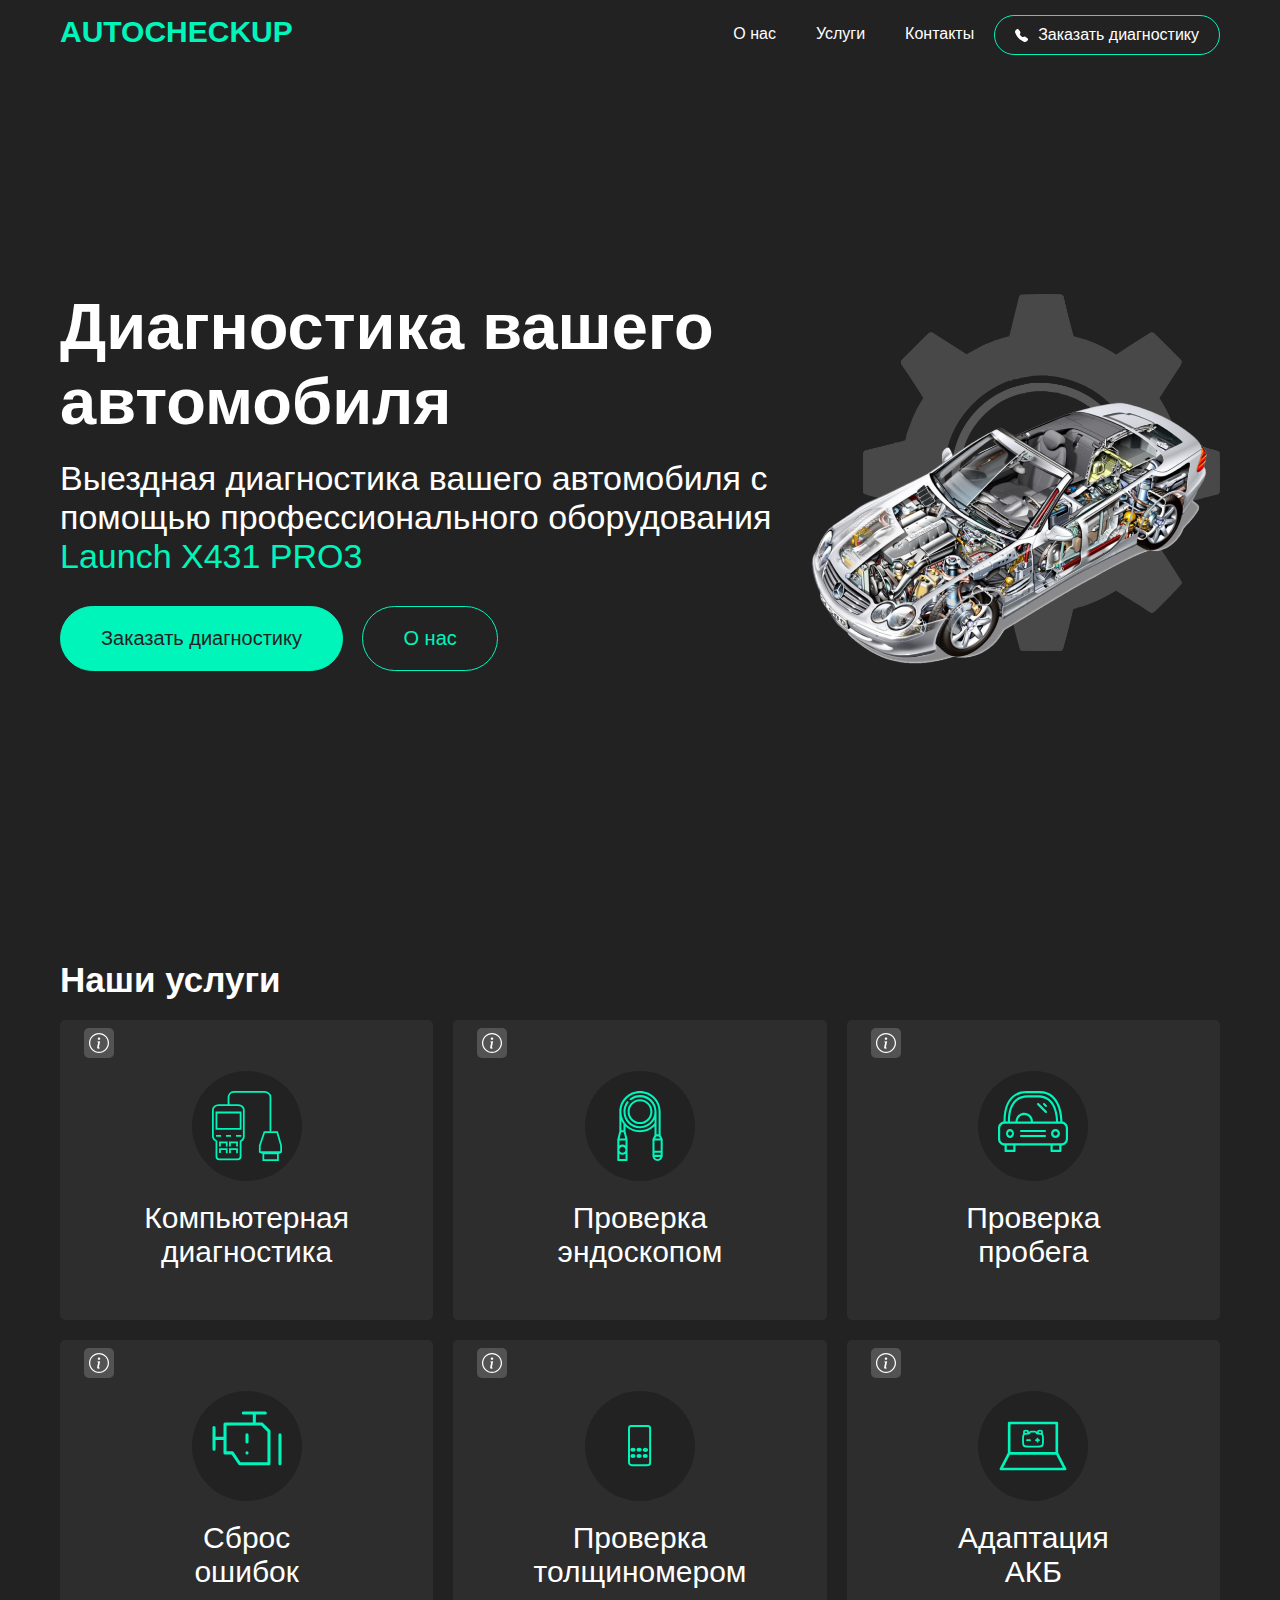
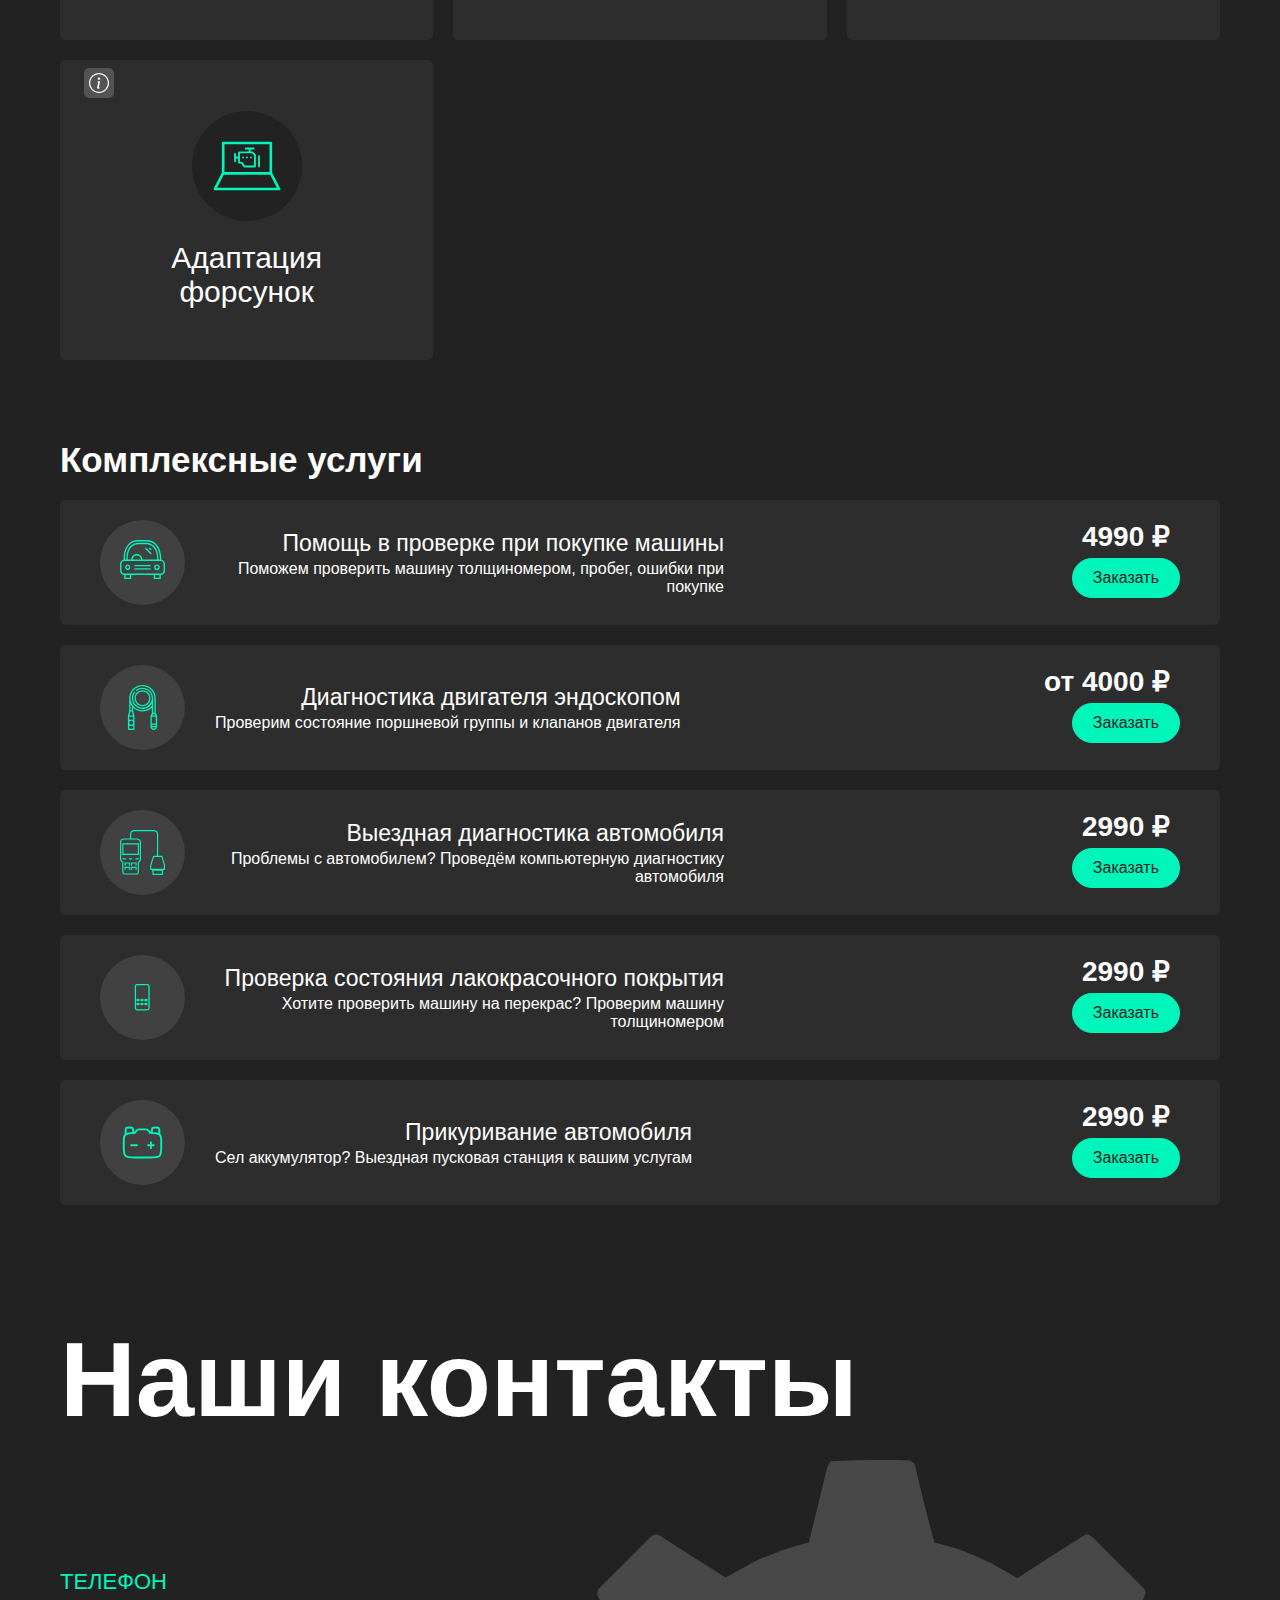
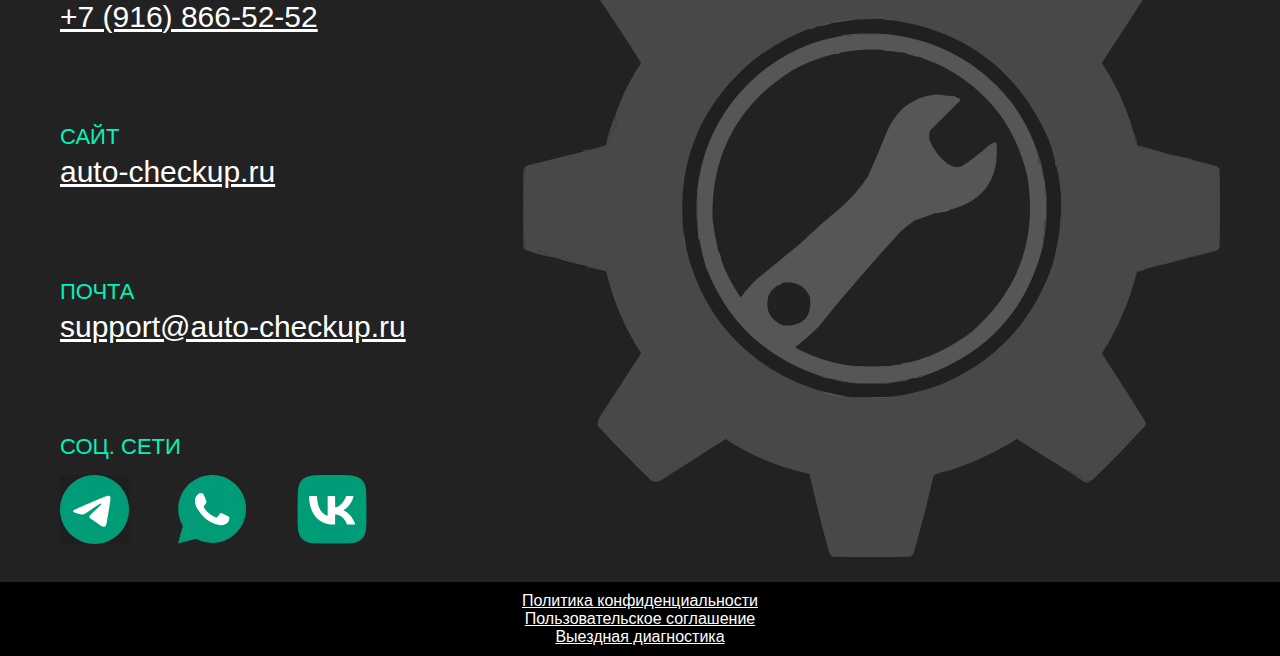
==== commit 188218b7: "Added user agreement" ====
--- a/index.html
+++ b/index.html
@@ -440,6 +440,7 @@
         </container>
         <footer>
             <a class="link" href="/privacy-policy/">Политика конфиденциальности</a>
+            <a class="link" href="/user-agreement/">Пользовательское соглашение</a>
             <a class="link" href="/uslugi/vyezdnaya-diagnostika/">Выездная диагностика</a>
         </footer>
         <script src="assets/js/toggle.js"></script>
--- a/assets/scss/main.css
+++ b/assets/scss/main.css
@@ -9,6 +9,10 @@
 
 * {
   scroll-behavior: smooth;
+}
+
+.keywords {
+  display: none;
 }
 
 container {
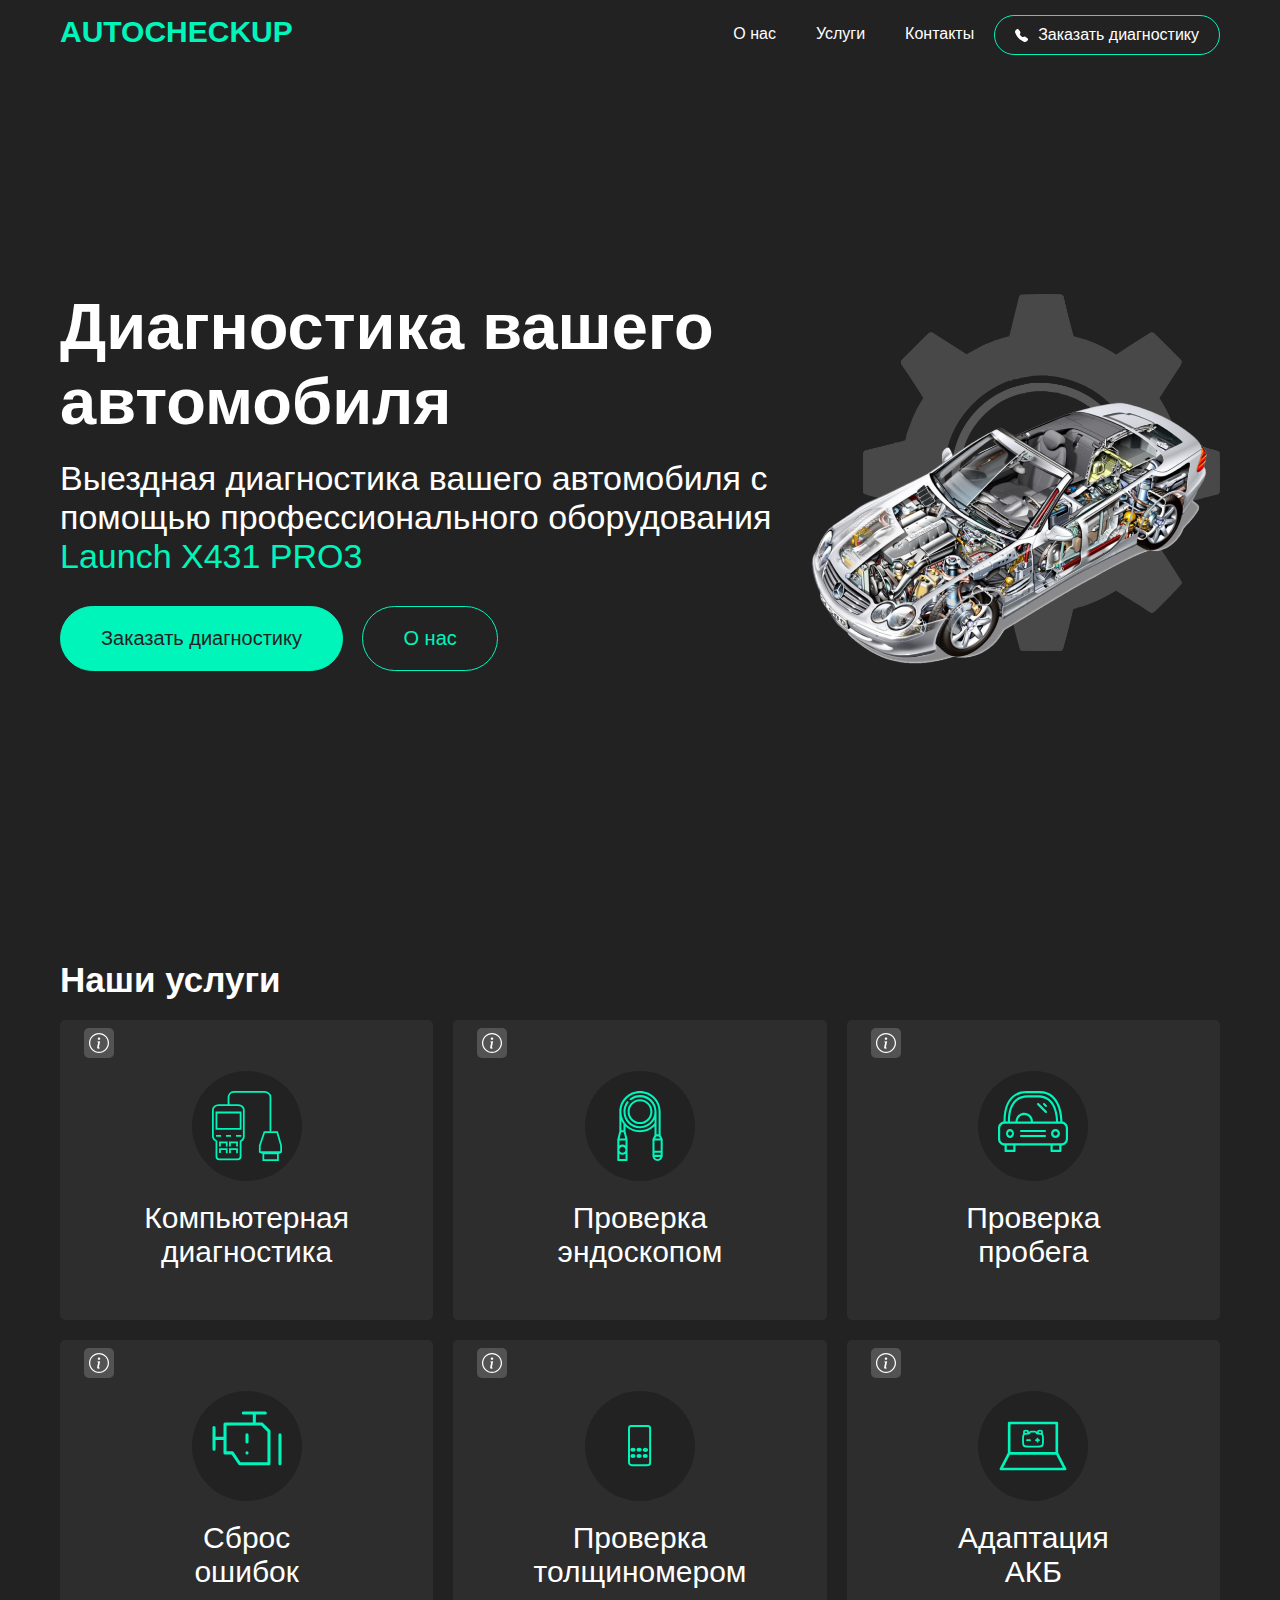
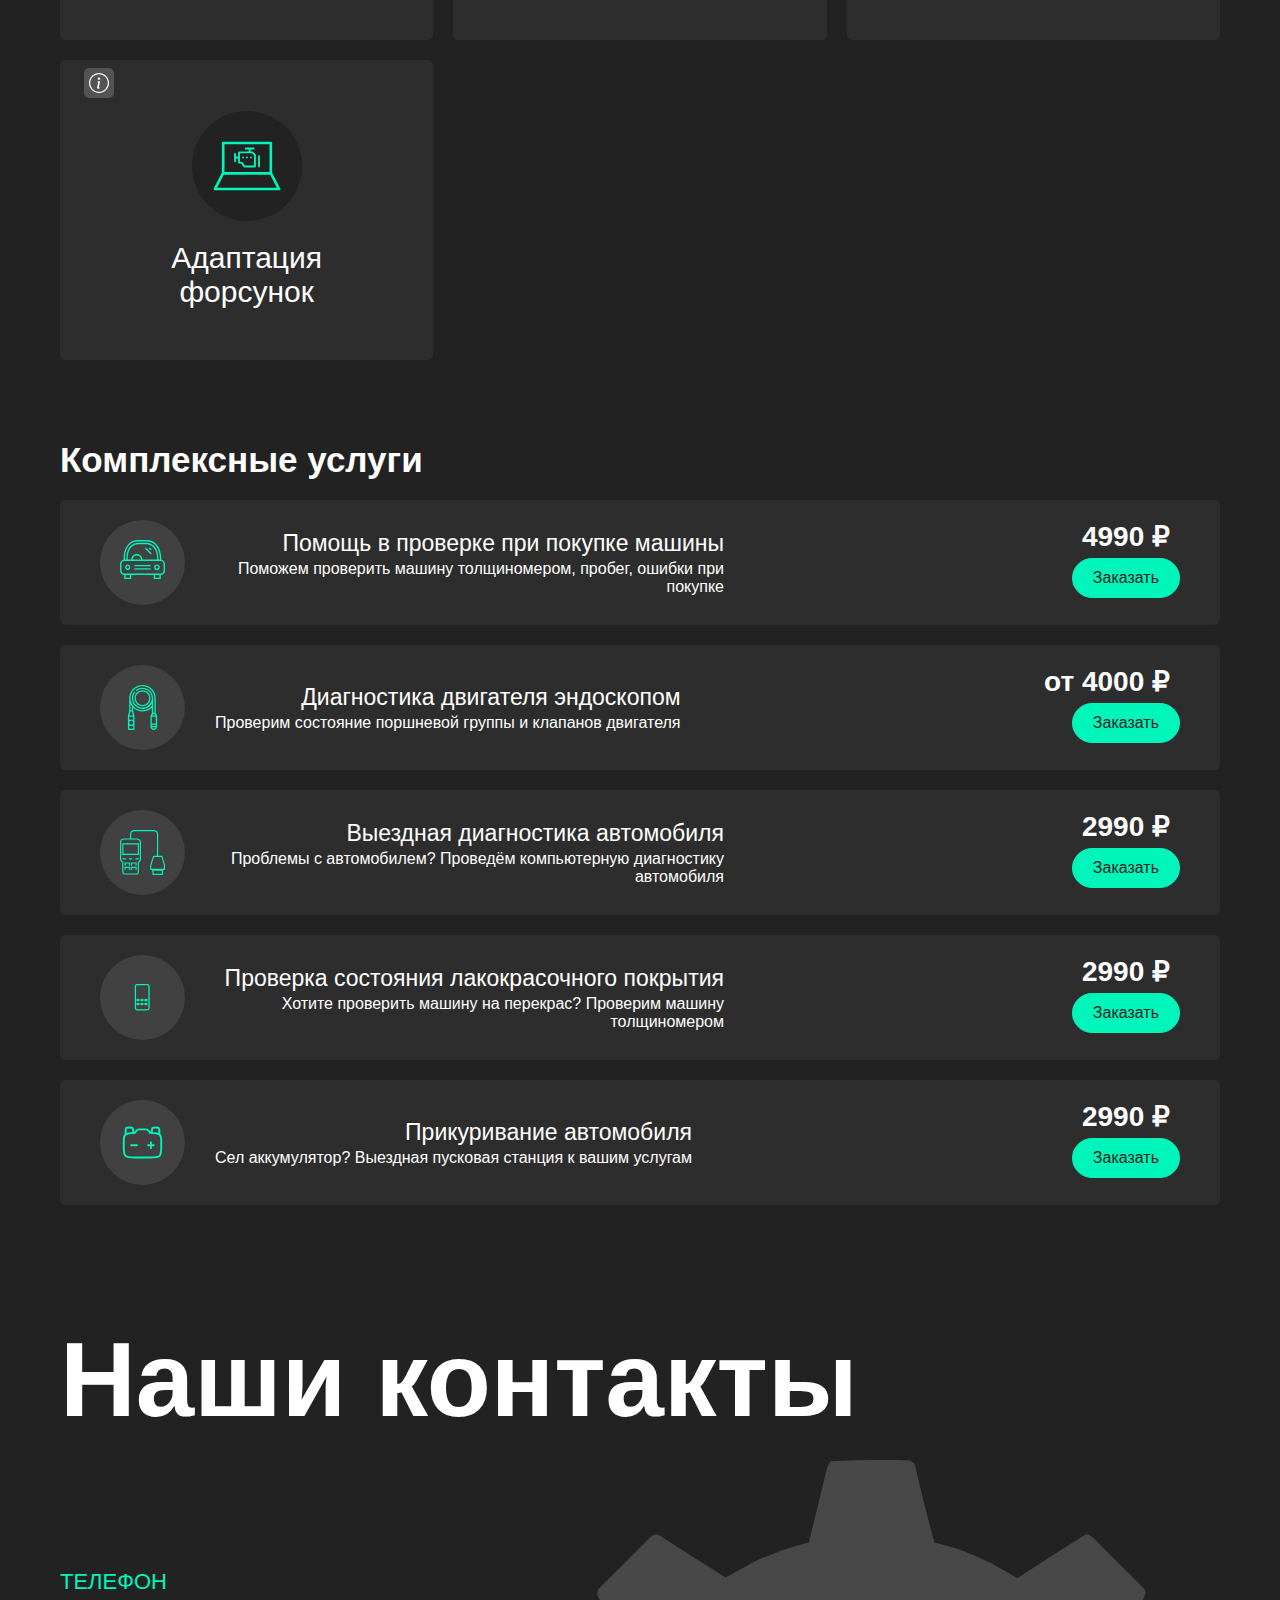
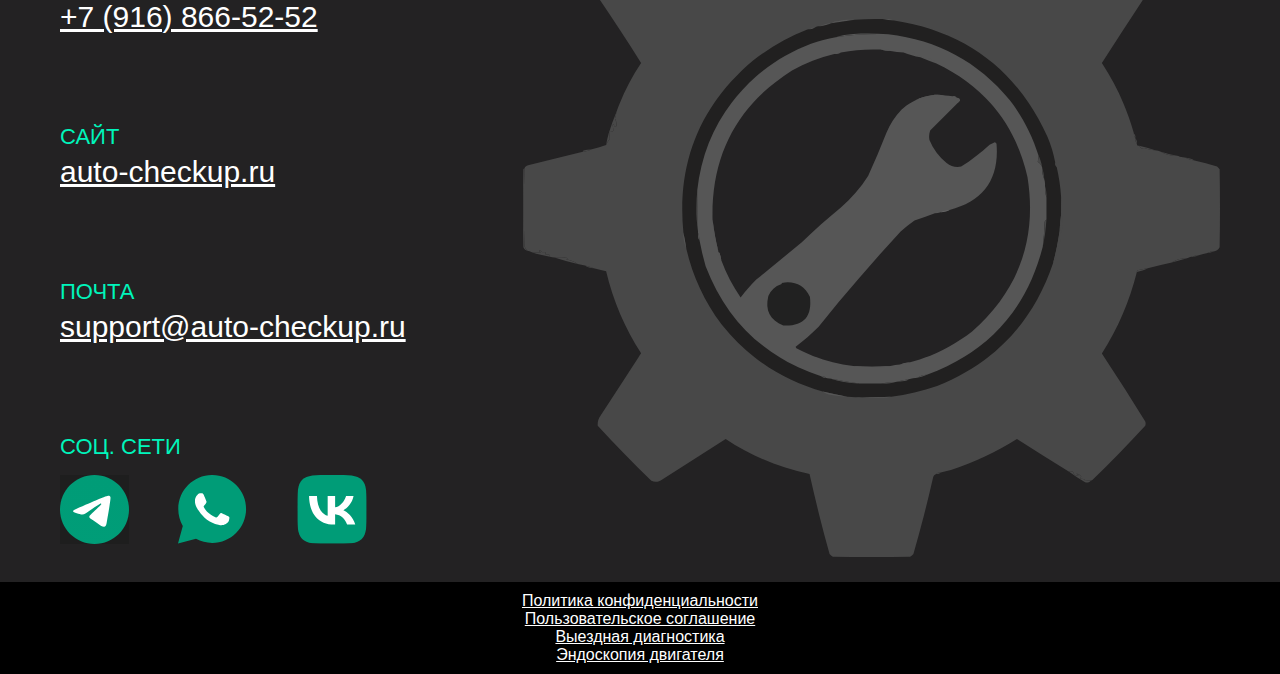
==== commit a8955909: "Added new article" ====
--- a/index.html
+++ b/index.html
@@ -442,6 +442,7 @@
             <a class="link" href="/privacy-policy/">Политика конфиденциальности</a>
             <a class="link" href="/user-agreement/">Пользовательское соглашение</a>
             <a class="link" href="/uslugi/vyezdnaya-diagnostika/">Выездная диагностика</a>
+            <a class="link" href="/uslugi/endoskopiya-dvigatelya/">Эндоскопия двигателя</a>
         </footer>
         <script src="assets/js/toggle.js"></script>
         <!-- Yandex.Metrika counter -->
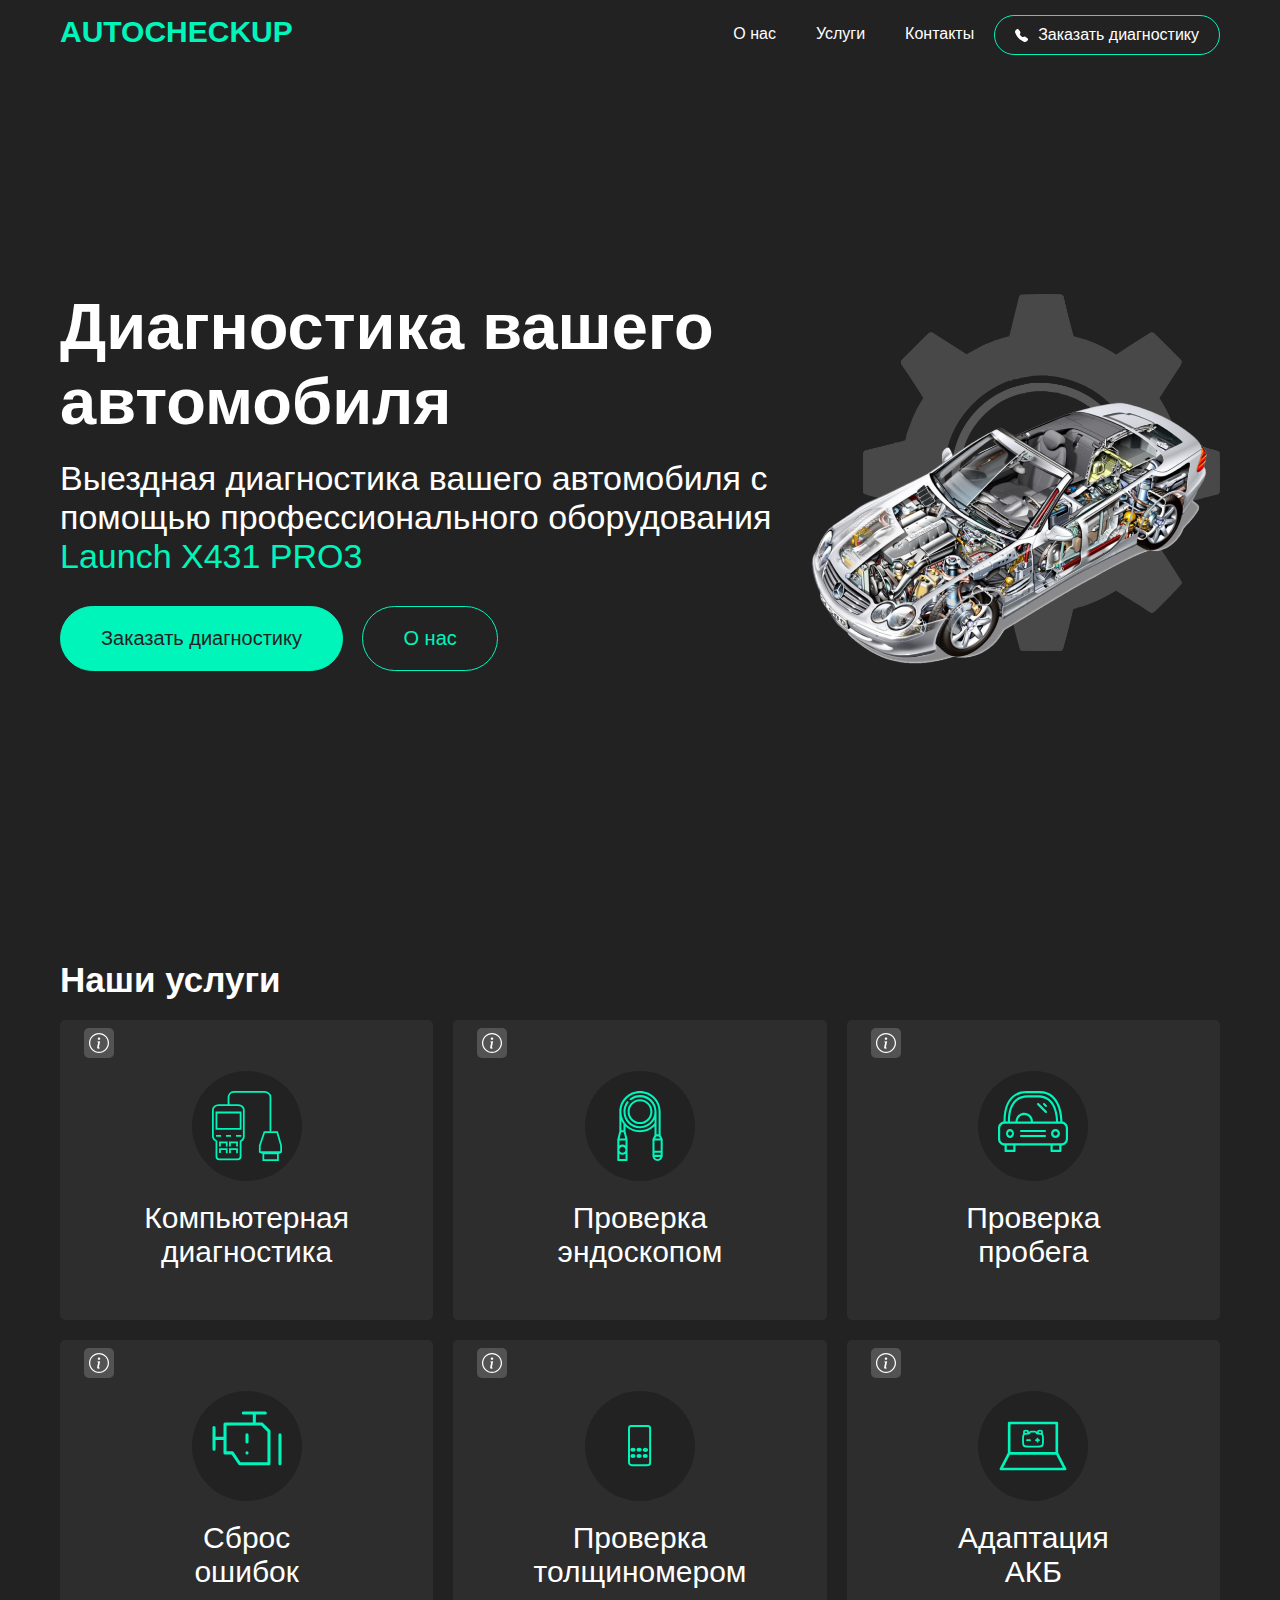
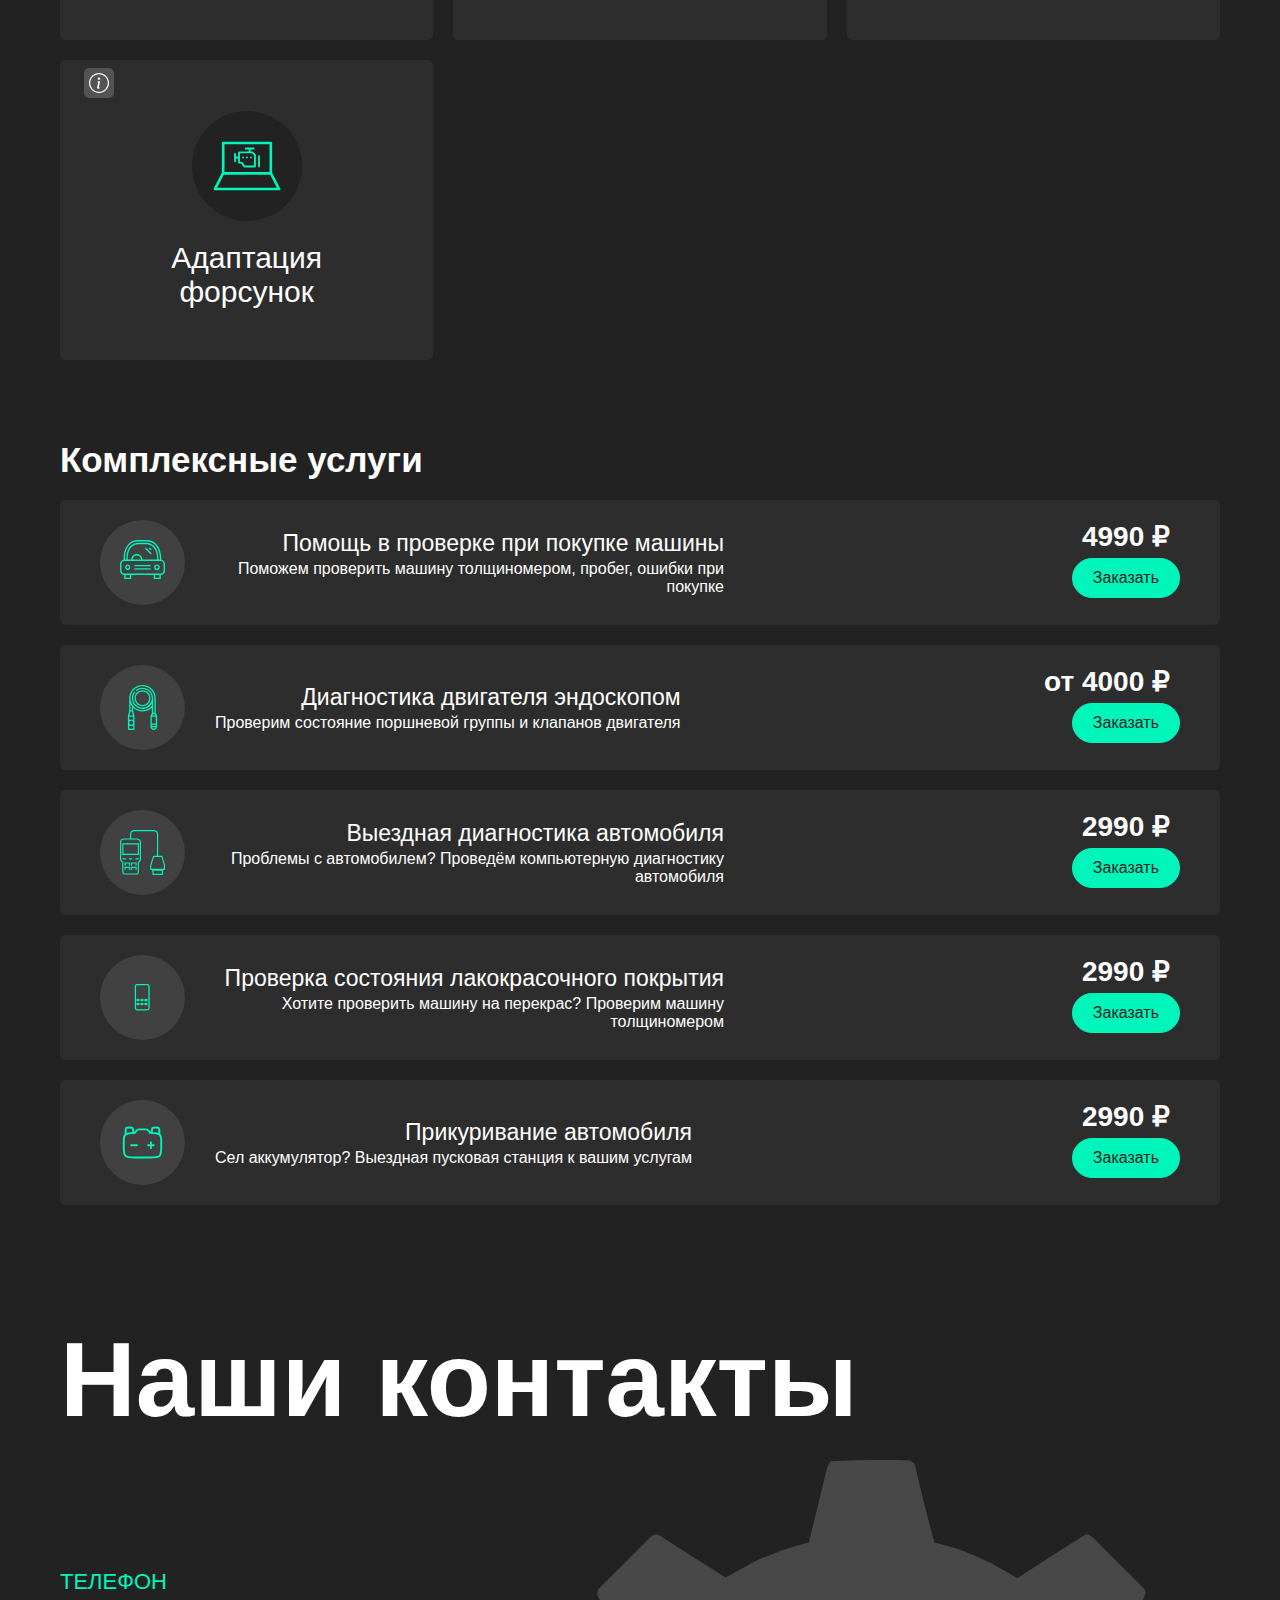
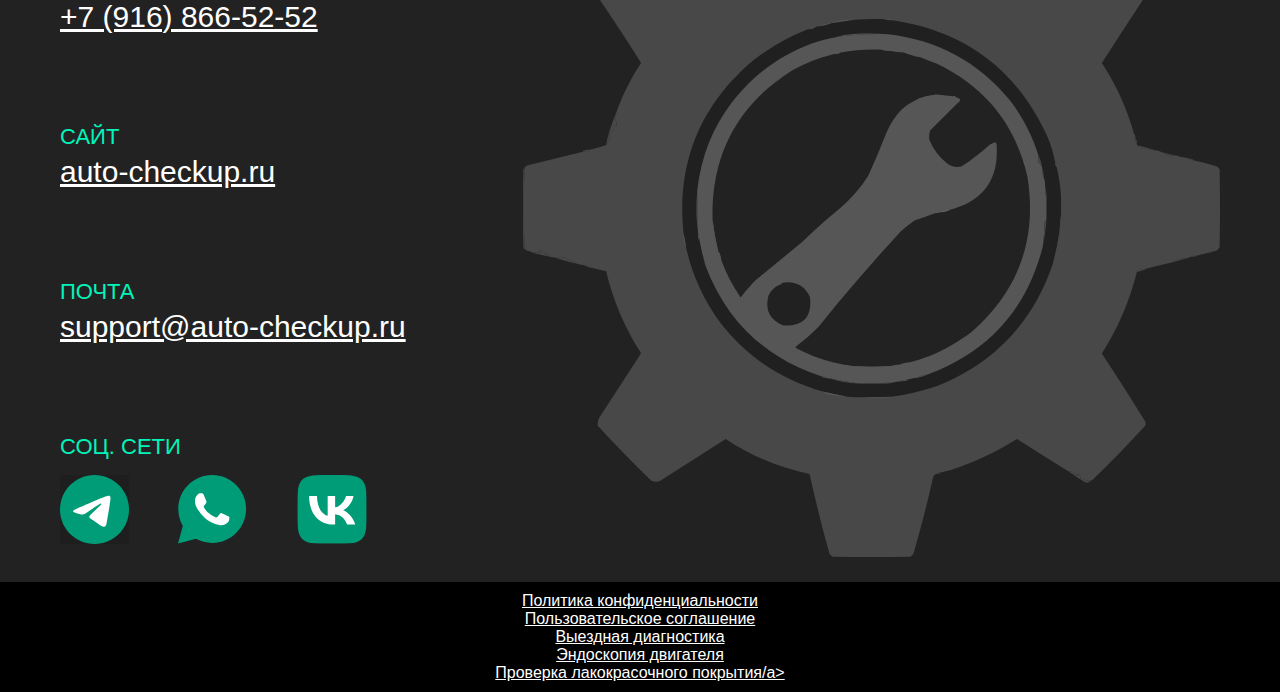
==== commit f4661e7e: "Added to index" ====
--- a/index.html
+++ b/index.html
@@ -1,7 +1,7 @@
 <!DOCTYPE html>
 <html lang="ru">
     <head>
-        <title>AUTOCHECKUP - Качественная диагностика машин</title>
+        <title>Авточекап - Качественная диагностика машин</title>
         <link rel="stylesheet" href="assets/scss/main.css?v=2.4"/>
         <meta name="viewport" content="width=device-width, initial-scale=1.0">
         <meta name="description" content="Сервис профессиональной диагностики автомобиля."/>
@@ -10,6 +10,7 @@
         <link rel="icon" type="image/png" sizes="32x32" href="/favicon-32x32.png">
         <link rel="icon" type="image/png" sizes="16x16" href="/favicon-16x16.png">
         <link rel="manifest" href="/site.webmanifest">
+        <meta name="p:domain_verify" content="8cc8f2b67c51a0268be41a5ea6ac2efc"/>
         <meta name="yandex-verification" content="bced56fa92aff43c" />
         <!-- Schema.org Meta Tags -->
         <script type="application/ld+json">
@@ -43,7 +44,7 @@
         <meta name="mailru-domain" content="RigxvG8P0RyRHJGR" />
     </head>
     <body>
-        <h1 class="hidden">AUTOCHECKUP - Качественная диагностика машин</h1>
+        <h1 class="hidden">Авточекап - Качественная диагностика машин</h1>
         <p class="hidden">Сервис профессиональной диагностики автомобиля.</p>
         <container name="hero-section" class="hero-section" id="home">
             <header class="menu">
@@ -443,6 +444,7 @@
             <a class="link" href="/user-agreement/">Пользовательское соглашение</a>
             <a class="link" href="/uslugi/vyezdnaya-diagnostika/">Выездная диагностика</a>
             <a class="link" href="/uslugi/endoskopiya-dvigatelya/">Эндоскопия двигателя</a>
+            <a class="link" href="/uslugi/proverka-avto-tolshinomerom/">Проверка лакокрасочного покрытия/a>
         </footer>
         <script src="assets/js/toggle.js"></script>
         <!-- Yandex.Metrika counter -->
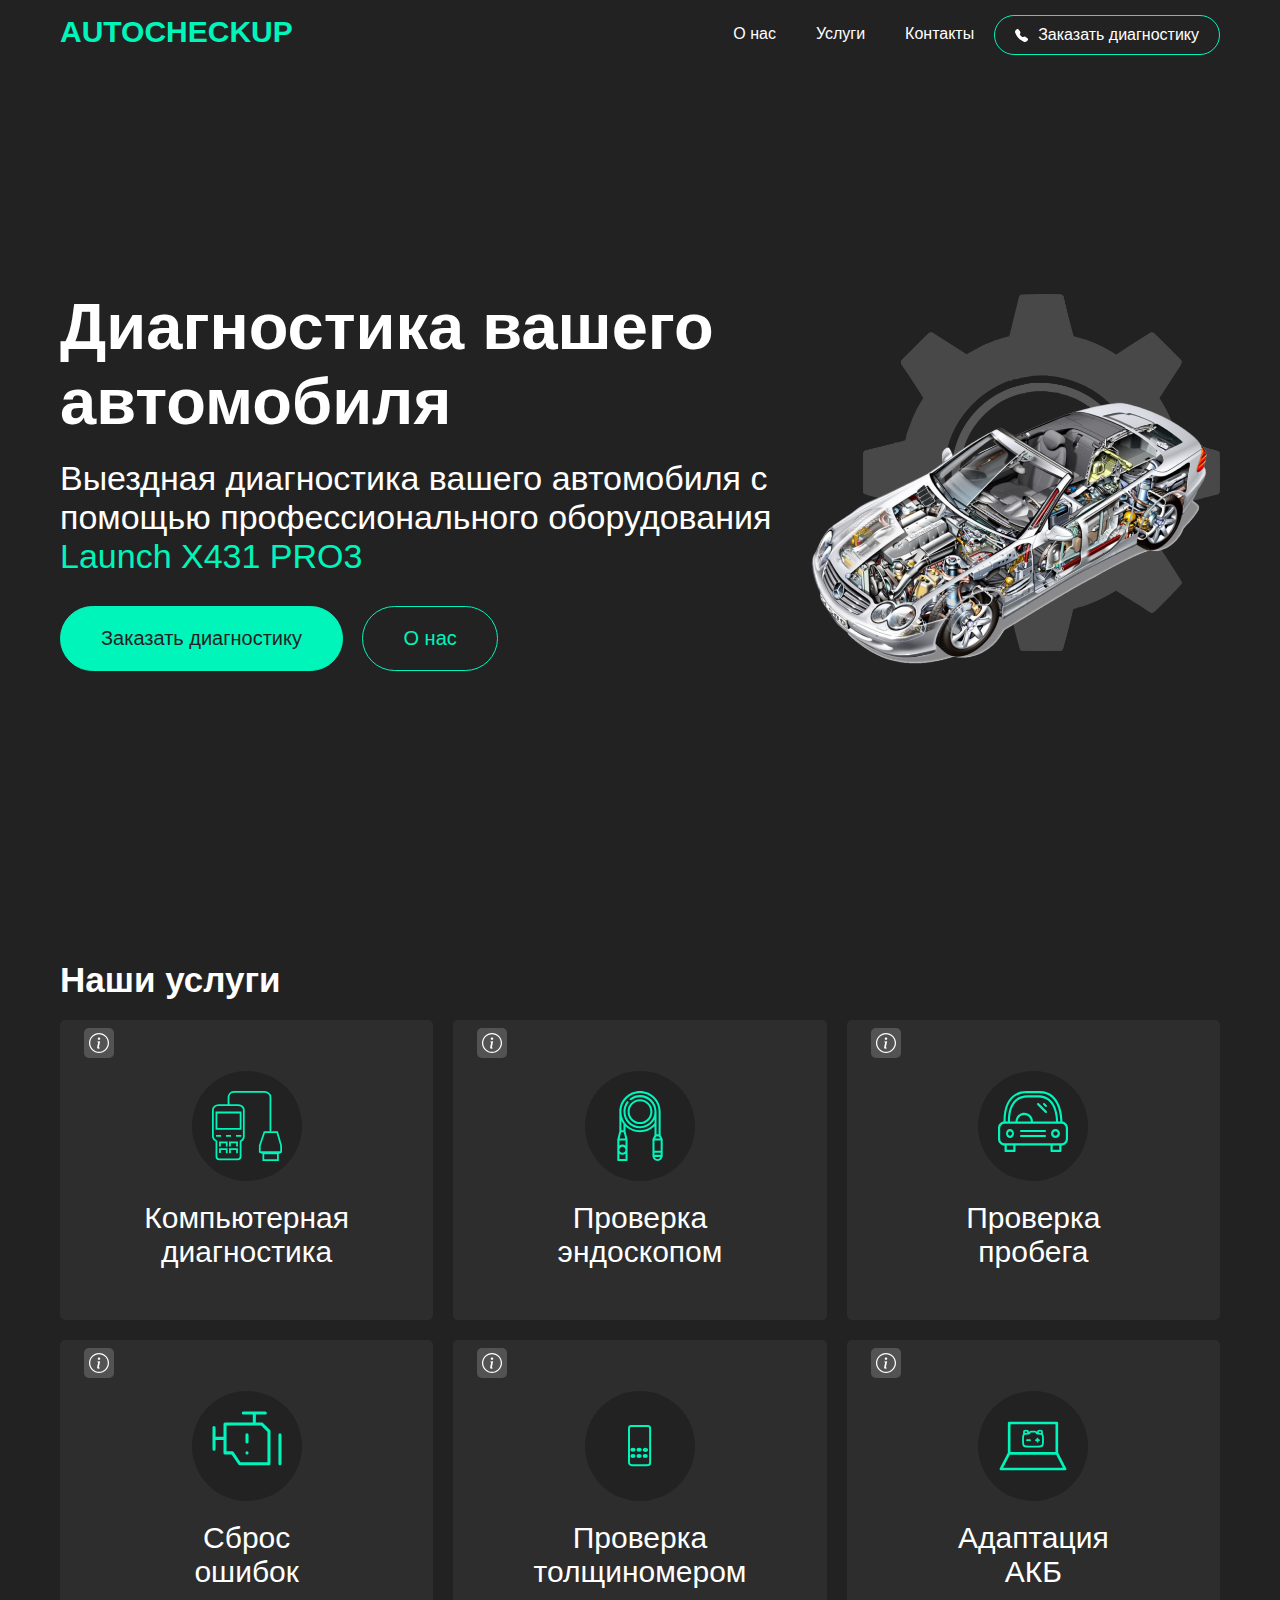
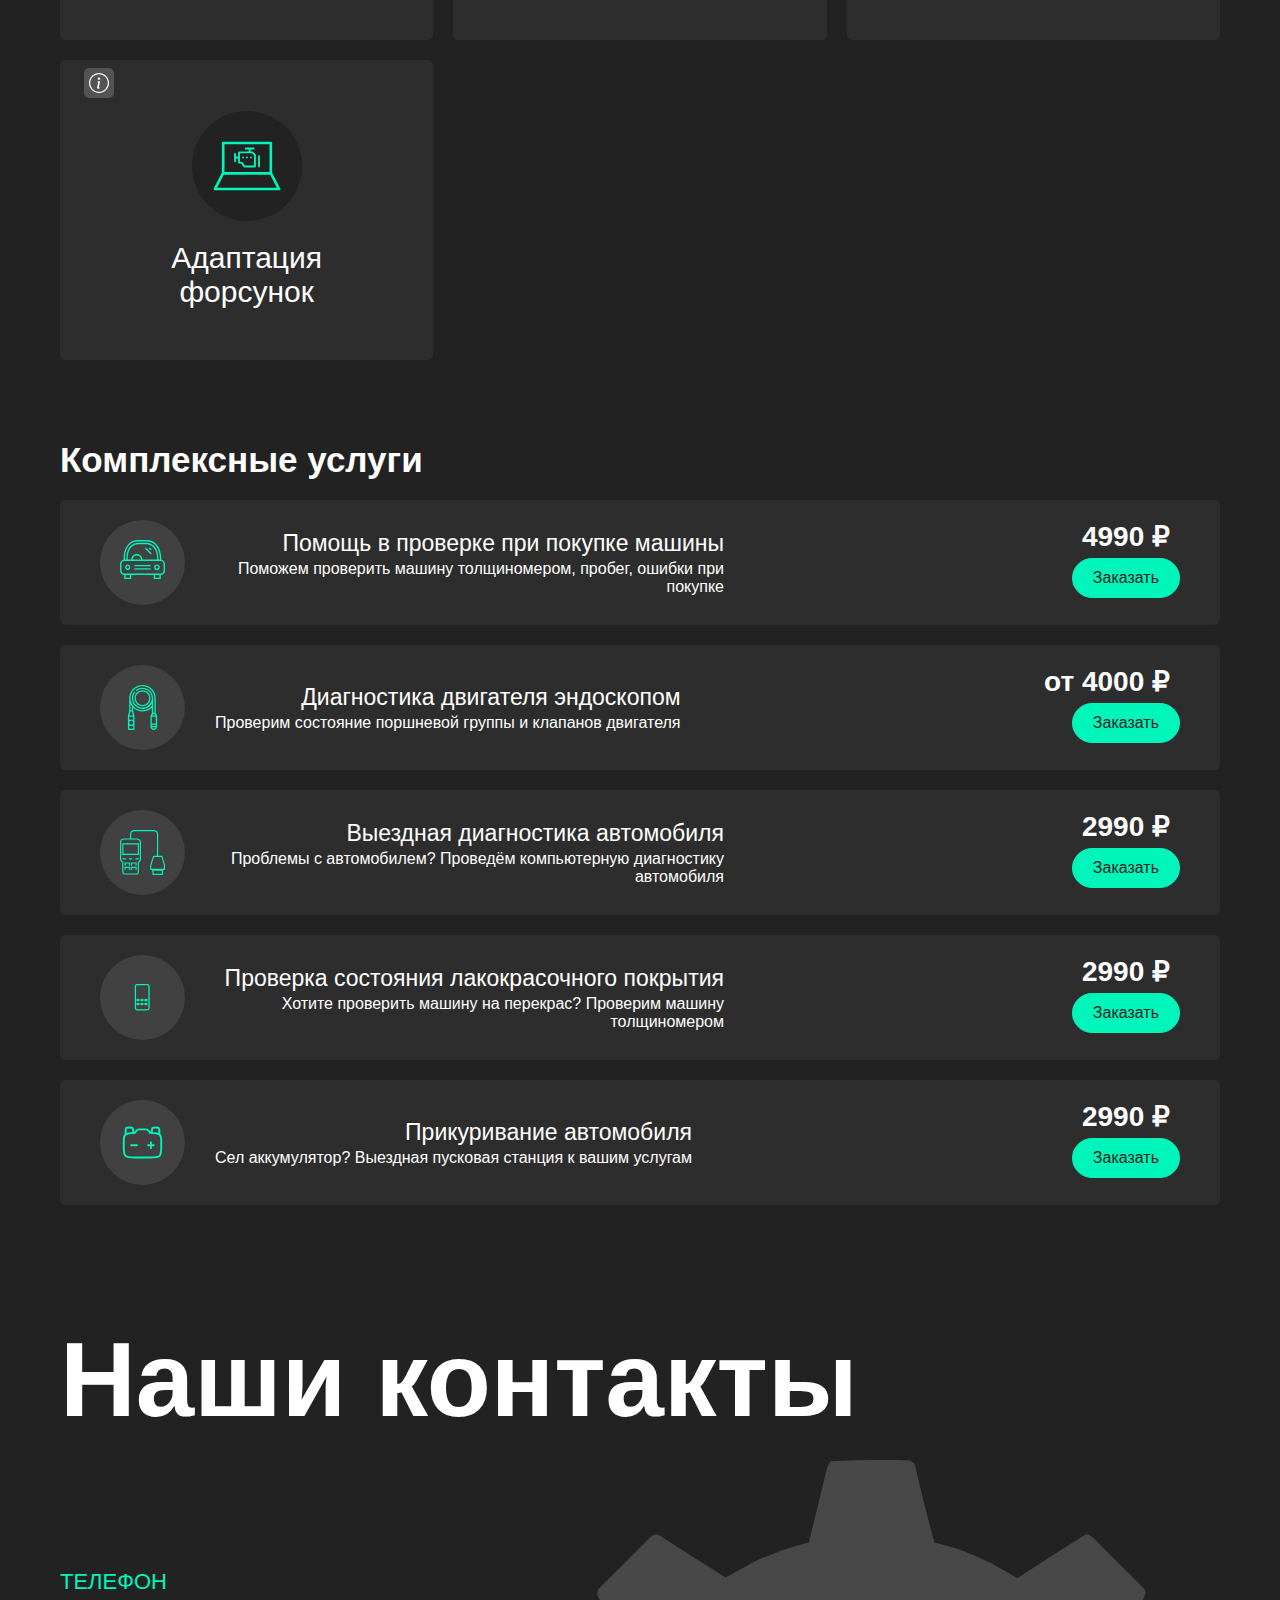
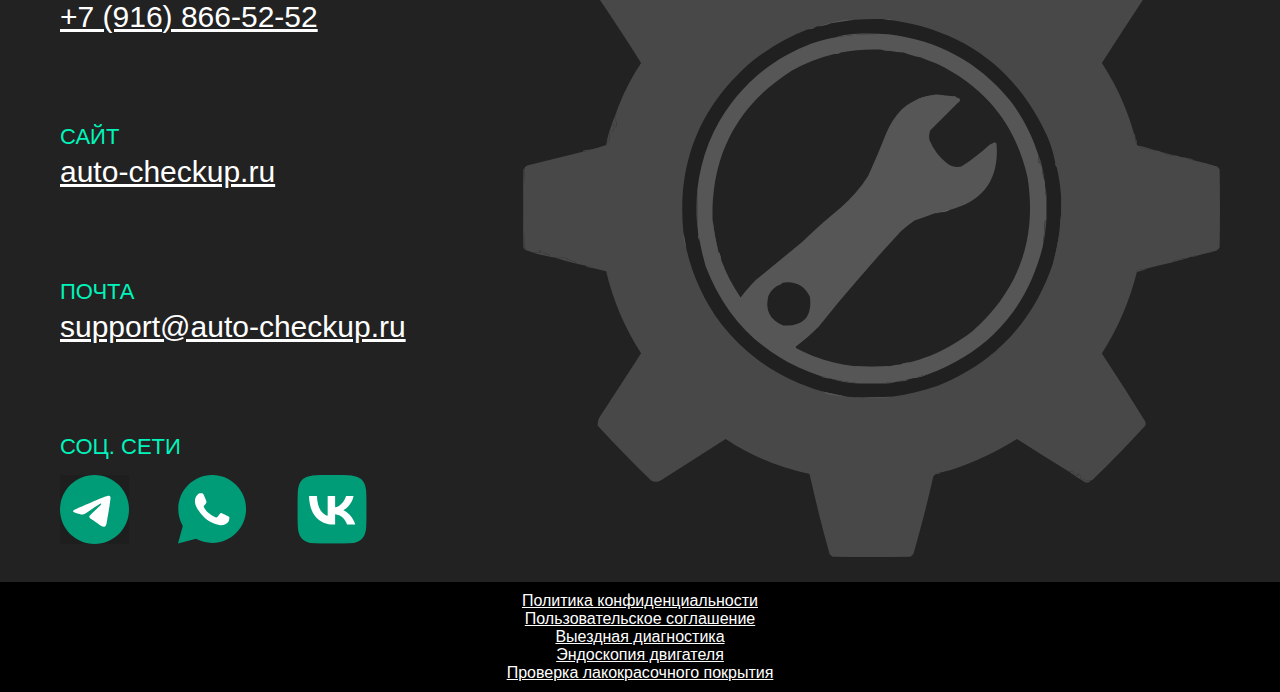
==== commit 371f4aaf: "Fixed tag" ====
--- a/index.html
+++ b/index.html
@@ -444,7 +444,7 @@
             <a class="link" href="/user-agreement/">Пользовательское соглашение</a>
             <a class="link" href="/uslugi/vyezdnaya-diagnostika/">Выездная диагностика</a>
             <a class="link" href="/uslugi/endoskopiya-dvigatelya/">Эндоскопия двигателя</a>
-            <a class="link" href="/uslugi/proverka-avto-tolshinomerom/">Проверка лакокрасочного покрытия/a>
+            <a class="link" href="/uslugi/proverka-avto-tolshinomerom/">Проверка лакокрасочного покрытия</a>
         </footer>
         <script src="assets/js/toggle.js"></script>
         <!-- Yandex.Metrika counter -->
